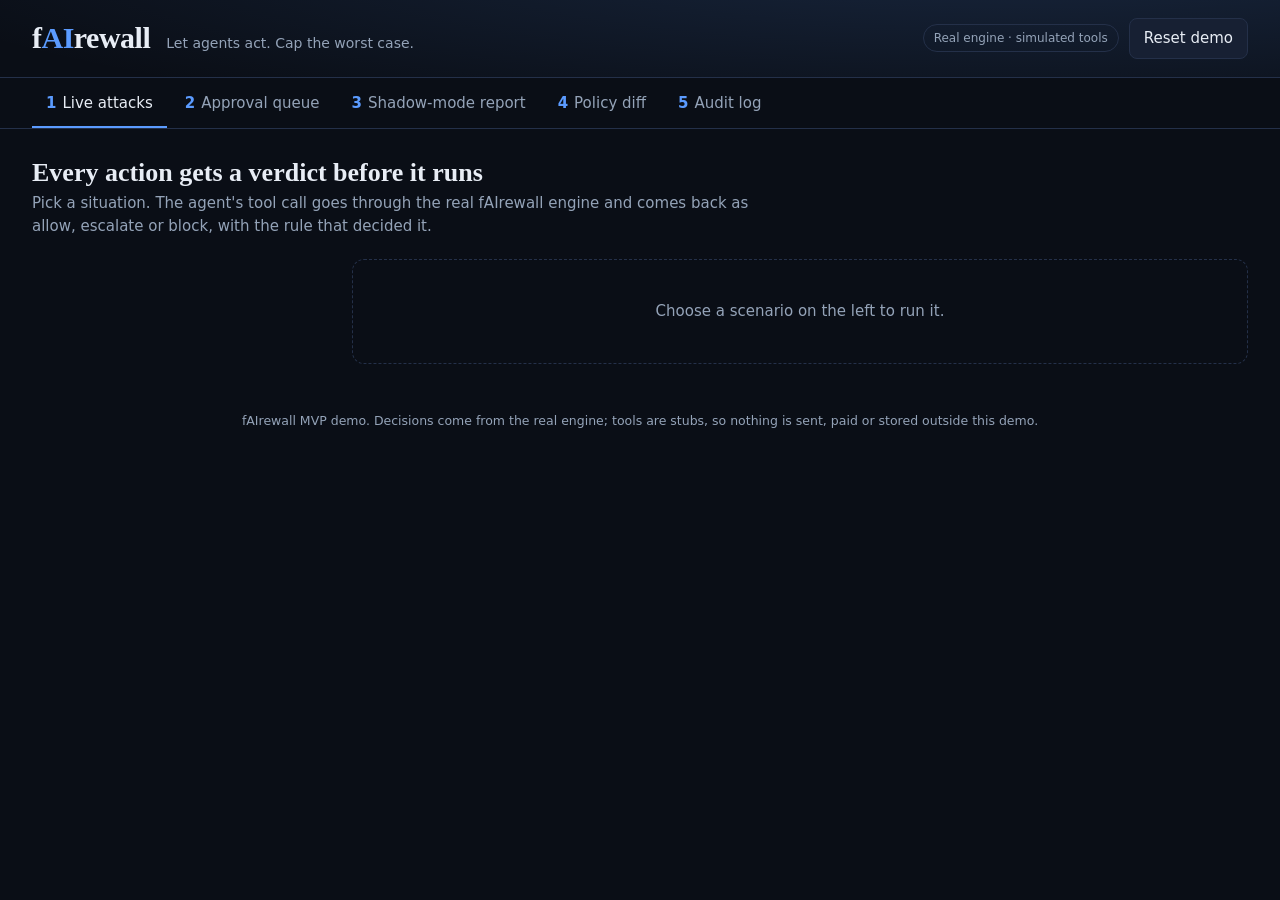
==== src/fairewall/demo/index.html @ f4c78efc "feat: approval queue, policy diff, shadow report, learned detector, demo UI" ====
<!doctype html>
<html lang="en">
<head>
<meta charset="utf-8">
<meta name="viewport" content="width=device-width, initial-scale=1">
<title>fAIrewall Live Demo</title>
<style>
  :root {
    --bg: #0a0e16;
    --panel: #111827;
    --panel-2: #172033;
    --line: #243049;
    --text: #e8edf5;
    --muted: #94a3b8;
    --blue: #5b9bff;
    --blue-soft: rgba(91, 155, 255, 0.14);
    --allow: #34d399;
    --allow-soft: rgba(52, 211, 153, 0.14);
    --escalate: #fbbf24;
    --escalate-soft: rgba(251, 191, 36, 0.14);
    --block: #f87171;
    --block-soft: rgba(248, 113, 113, 0.14);
    --mono: ui-monospace, "Cascadia Code", Consolas, "Courier New", monospace;
    --serif: Cambria, Georgia, "Times New Roman", serif;
    --sans: system-ui, -apple-system, "Segoe UI", Roboto, Arial, sans-serif;
  }
  * { box-sizing: border-box; }
  body { margin: 0; background: var(--bg); color: var(--text); font: 15px/1.5 var(--sans); }
  button { font: inherit; }
  header {
    display: flex; align-items: center; justify-content: space-between; gap: 16px; flex-wrap: wrap;
    padding: 18px 32px; border-bottom: 1px solid var(--line);
    background: radial-gradient(1200px 200px at 80% -60px, rgba(91,155,255,.18), transparent);
  }
  .brand { display: flex; align-items: baseline; gap: 16px; flex-wrap: wrap; }
  .logo { font: 700 30px/1 var(--serif); letter-spacing: -0.5px; }
  .logo span { color: var(--blue); }
  .tagline { color: var(--muted); font-size: 14px; }
  .head-right { display: flex; align-items: center; gap: 10px; }
  .chip { font-size: 12px; color: var(--muted); border: 1px solid var(--line); border-radius: 999px; padding: 4px 10px; }
  .btn {
    background: var(--panel-2); color: var(--text); border: 1px solid var(--line);
    border-radius: 8px; padding: 8px 14px; cursor: pointer;
  }
  .btn:hover { border-color: var(--blue); }
  .btn.primary { background: var(--blue); border-color: var(--blue); color: #08111f; font-weight: 600; }
  .btn.ok { border-color: var(--allow); color: var(--allow); }
  .btn.no { border-color: var(--block); color: var(--block); }
  .btn:disabled { opacity: .45; cursor: default; }

  nav { display: flex; gap: 4px; padding: 0 32px; border-bottom: 1px solid var(--line); overflow-x: auto; }
  .tab {
    background: none; border: 0; color: var(--muted); padding: 14px 14px 12px; cursor: pointer;
    border-bottom: 2px solid transparent; white-space: nowrap;
  }
  .tab[aria-selected="true"] { color: var(--text); border-bottom-color: var(--blue); }
  .tab .num { color: var(--blue); font-weight: 700; margin-right: 6px; }
  .badge { background: var(--escalate); color: #1a1300; border-radius: 999px; font-size: 11px; font-weight: 700; padding: 1px 7px; margin-left: 6px; }

  main { padding: 28px 32px 48px; max-width: 1280px; margin: 0 auto; }
  section[hidden] { display: none; }
  h2 { font: 700 26px/1.2 var(--serif); margin: 0 0 4px; }
  .lead { color: var(--muted); margin: 0 0 22px; max-width: 760px; }
  .card { background: var(--panel); border: 1px solid var(--line); border-radius: 12px; padding: 18px; }
  .label { font-size: 11px; letter-spacing: .12em; text-transform: uppercase; color: var(--muted); font-weight: 600; }
  .mono { font-family: var(--mono); font-size: 13.5px; }
  .muted { color: var(--muted); }
  .small { font-size: 13px; }

  .pill { display: inline-block; font-weight: 700; font-size: 12px; letter-spacing: .1em; border-radius: 999px; padding: 4px 12px; }
  .pill.allow { background: var(--allow); color: #04140d; }
  .pill.escalate { background: var(--escalate); color: #1a1300; }
  .pill.block { background: var(--block); color: #1f0505; }
  .pill.big { font-size: 15px; padding: 7px 18px; }
  .status { font-size: 12px; font-weight: 600; border-radius: 6px; padding: 2px 8px; }
  .status.pending { background: var(--escalate-soft); color: var(--escalate); }
  .status.approved { background: var(--allow-soft); color: var(--allow); }
  .status.rejected, .status.expired { background: var(--block-soft); color: var(--block); }

  /* Live attacks */
  .attack-grid { display: grid; grid-template-columns: 300px 1fr; gap: 20px; align-items: start; }
  .scenarios { display: flex; flex-direction: column; gap: 10px; }
  .scenario { text-align: left; background: var(--panel); border: 1px solid var(--line); border-radius: 10px; padding: 12px 14px; cursor: pointer; color: var(--text); }
  .scenario:hover { border-color: var(--blue); }
  .scenario.active { border-color: var(--blue); background: var(--blue-soft); }
  .scenario b { display: block; margin-bottom: 2px; }
  .scenario span { color: var(--muted); font-size: 13px; }
  .stage { display: flex; flex-direction: column; gap: 0; }
  .step { position: relative; }
  .step + .step { margin-top: 26px; }
  .step + .step::before { content: ""; position: absolute; left: 24px; top: -22px; height: 18px; border-left: 2px solid var(--line); }
  .email { font-family: var(--mono); font-size: 14px; background: var(--panel-2); border-radius: 8px; padding: 12px 14px; margin: 10px 0; white-space: pre-wrap; }
  .call { font-family: var(--mono); font-size: 14.5px; margin-top: 8px; word-break: break-word; }
  .verdict-row { display: flex; align-items: center; gap: 14px; flex-wrap: wrap; margin: 8px 0 10px; }
  .findings { margin: 0; padding: 0; list-style: none; }
  .findings li { padding: 7px 0; border-top: 1px solid var(--line); font-size: 14px; }
  .findings code { color: var(--blue); font-family: var(--mono); font-size: 13px; }
  .outcome { font-size: 14px; }
  .outcome.block { color: var(--block); } .outcome.allow { color: var(--allow); } .outcome.escalate { color: var(--escalate); }
  .squares { display: grid; grid-template-columns: repeat(15, 1fr); gap: 6px; margin: 12px 0; max-width: 520px; }
  .sq { aspect-ratio: 1; border-radius: 4px; }
  .sq.allow { background: var(--allow); } .sq.block { background: var(--block); } .sq.escalate { background: var(--escalate); }
  .empty { color: var(--muted); padding: 40px 18px; text-align: center; border: 1px dashed var(--line); border-radius: 12px; }
  .link { color: var(--blue); cursor: pointer; text-decoration: underline; background: none; border: 0; padding: 0; }

  /* Approvals */
  .toolbar { display: flex; gap: 12px; align-items: center; flex-wrap: wrap; margin-bottom: 16px; }
  input[type="text"], input[type="number"], select {
    background: var(--panel-2); color: var(--text); border: 1px solid var(--line); border-radius: 8px; padding: 8px 10px; font: inherit;
  }
  .approvals { display: grid; grid-template-columns: repeat(auto-fill, minmax(340px, 1fr)); gap: 14px; }
  .appr-head { display: flex; justify-content: space-between; align-items: center; gap: 8px; margin-bottom: 8px; }
  .appr-args { font-family: var(--mono); font-size: 13px; background: var(--panel-2); border-radius: 8px; padding: 8px 10px; margin: 8px 0; white-space: pre-wrap; word-break: break-word; }
  .appr-actions { display: flex; gap: 8px; margin-top: 12px; }
  .note { font-size: 13px; margin-top: 8px; }

  /* Report */
  .report-grid { display: grid; grid-template-columns: 430px 1fr; gap: 20px; align-items: start; }
  .donut-wrap { display: flex; align-items: center; gap: 22px; }
  .legend div { margin: 6px 0; display: flex; align-items: center; gap: 8px; white-space: nowrap; }
  .dot { width: 11px; height: 11px; border-radius: 50%; display: inline-block; }
  .stats { display: grid; grid-template-columns: repeat(auto-fit, minmax(170px, 1fr)); gap: 14px; }
  .stat .big { font: 700 34px/1.1 var(--serif); margin-top: 6px; }
  .synthetic { display: inline-block; background: #334155; color: #e2e8f0; font-size: 11px; font-weight: 700; letter-spacing: .12em; border-radius: 6px; padding: 3px 8px; }
  table { width: 100%; border-collapse: collapse; font-size: 14px; }
  th, td { text-align: left; padding: 8px 10px; border-bottom: 1px solid var(--line); }
  th { color: var(--muted); font-weight: 600; font-size: 12px; letter-spacing: .06em; text-transform: uppercase; }
  td.num, th.num { text-align: right; font-variant-numeric: tabular-nums; }
  .up { color: var(--block); } .down { color: var(--allow); }

  /* Diff */
  .controls { display: flex; gap: 28px; flex-wrap: wrap; align-items: center; }
  .slider-box { min-width: 280px; }
  .slider-box input { width: 100%; accent-color: var(--blue); }
  .slider-val { font: 700 22px var(--serif); }
  .ex { border-top: 1px solid var(--line); padding: 10px 0; font-size: 14px; }
  .ex .dir { font-weight: 700; font-size: 12px; letter-spacing: .08em; }
  .ex .dir.looser { color: var(--block); } .ex .dir.stricter { color: var(--allow); }

  /* Audit */
  .chain-ok { color: var(--allow); font-weight: 600; } .chain-bad { color: var(--block); font-weight: 600; }
  .alert { border-radius: 10px; padding: 14px 16px; margin-bottom: 16px; }
  .alert.bad { background: var(--block-soft); border: 1px solid var(--block); }
  tr.broken td { background: var(--block-soft); }
  .hash { font-family: var(--mono); font-size: 12.5px; color: var(--muted); }

  footer { color: var(--muted); font-size: 12.5px; text-align: center; padding: 0 32px 28px; }
  .two { display: grid; grid-template-columns: 1fr 1fr; gap: 20px; }

  @media (max-width: 900px) {
    header, nav, main { padding-left: 16px; padding-right: 16px; }
    .attack-grid, .report-grid, .two { grid-template-columns: 1fr; }
    .squares { grid-template-columns: repeat(10, 1fr); }
  }
</style>
</head>
<body>
<header>
  <div class="brand">
    <div class="logo">f<span>AI</span>rewall</div>
    <div class="tagline">Let agents act. Cap the worst case.</div>
  </div>
  <div class="head-right">
    <span class="chip">Real engine &middot; simulated tools</span>
    <button class="btn" id="reset">Reset demo</button>
  </div>
</header>

<nav role="tablist">
  <button class="tab" role="tab" data-tab="attacks" aria-selected="true"><span class="num">1</span>Live attacks</button>
  <button class="tab" role="tab" data-tab="approvals" aria-selected="false"><span class="num">2</span>Approval queue<span class="badge" id="pending-badge" hidden>0</span></button>
  <button class="tab" role="tab" data-tab="report" aria-selected="false"><span class="num">3</span>Shadow-mode report</button>
  <button class="tab" role="tab" data-tab="diff" aria-selected="false"><span class="num">4</span>Policy diff</button>
  <button class="tab" role="tab" data-tab="audit" aria-selected="false"><span class="num">5</span>Audit log</button>
</nav>

<main>
  <!-- 1 Live attacks -->
  <section id="tab-attacks">
    <h2>Every action gets a verdict before it runs</h2>
    <p class="lead">Pick a situation. The agent's tool call goes through the real fAIrewall engine and comes back as allow, escalate or block, with the rule that decided it.</p>
    <div class="attack-grid">
      <div class="scenarios" id="scenario-list"></div>
      <div id="stage"><div class="empty">Choose a scenario on the left to run it.</div></div>
    </div>
  </section>

  <!-- 2 Approvals -->
  <section id="tab-approvals" hidden>
    <h2>Escalated calls wait for a person</h2>
    <p class="lead">An escalated call does not run until someone approves it. On approval fAIrewall checks the call again, so a budget used up while it waited still holds. Hard blocks never reach this queue.</p>
    <div class="toolbar">
      <label class="small muted" for="reviewer">Reviewer</label>
      <input type="text" id="reviewer" value="finance-lead" aria-label="Reviewer name">
      <button class="btn" id="refresh-approvals">Refresh</button>
    </div>
    <div id="approval-list"></div>
  </section>

  <!-- 3 Report -->
  <section id="tab-report" hidden>
    <h2>See the saving before you enforce anything</h2>
    <p class="lead">Replay a past agent log through the engine. Nothing executes. The report shows what could have run unattended, what needed a person, and what should never have run.</p>
    <div class="toolbar">
      <label class="small muted" for="rep-count">Calls</label>
      <select id="rep-count"><option>500</option><option selected>2000</option><option>5000</option></select>
      <label class="small muted" for="rep-min">Minutes per manual review</label>
      <input type="number" id="rep-min" value="3" min="0.5" max="60" step="0.5" style="width:80px">
      <button class="btn primary" id="run-report">Replay log</button>
      <span class="synthetic">SYNTHETIC DATA</span>
    </div>
    <div id="report-out"><div class="empty">Press "Replay log" to run the report.</div></div>
  </section>

  <!-- 4 Diff -->
  <section id="tab-diff" hidden>
    <h2>Preview a policy change on real traffic</h2>
    <p class="lead">Change a rule and replay the same log under the old and new policy. Every call whose verdict changes is listed. "Looser" means the new rule lets through something the old one stopped.</p>
    <div class="card controls" style="margin-bottom:18px">
      <div class="slider-box">
        <div class="label">Refund cap per call</div>
        <div class="slider-val" id="cap-val">$200</div>
        <input type="range" id="cap" min="50" max="500" step="10" value="200" aria-label="Refund cap">
        <div class="small muted" id="cap-current">Current policy: $200</div>
      </div>
      <label class="small"><input type="checkbox" id="contract-approval" checked> Contracts need human approval</label>
      <span class="synthetic">SYNTHETIC DATA</span>
    </div>
    <div id="diff-out"><div class="empty">Move the slider to compare policies.</div></div>
  </section>

  <!-- 5 Audit -->
  <section id="tab-audit" hidden>
    <h2>Every decision, in a tamper-evident log</h2>
    <p class="lead">Each record stores the hash of the one before it. Change any past record and verification fails at that exact record.</p>
    <div class="toolbar">
      <button class="btn" id="refresh-audit">Refresh</button>
      <button class="btn no" id="tamper">Simulate tampering with a record</button>
      <span id="chain-status" class="small"></span>
    </div>
    <div id="tamper-out"></div>
    <div id="audit-out"></div>
  </section>
</main>

<footer>fAIrewall MVP demo. Decisions come from the real engine; tools are stubs, so nothing is sent, paid or stored outside this demo.</footer>

<script>
(function () {
  "use strict";
  var LABEL = { allow: "ALLOW", escalate: "ESCALATE", block: "BLOCK" };
  var BUCKET = { auto_approved: "Auto-approved", human_review: "Human review", blocked: "Blocked" };
  var BUCKET_COLOR = { auto_approved: "var(--allow)", human_review: "var(--escalate)", blocked: "var(--block)" };
  var $ = function (id) { return document.getElementById(id); };

  function esc(v) {
    return String(v == null ? "" : v).replace(/[&<>"']/g, function (c) {
      return { "&": "&amp;", "<": "&lt;", ">": "&gt;", '"': "&quot;", "'": "&#39;" }[c];
    });
  }
  function pill(v, big) { return '<span class="pill ' + v + (big ? " big" : "") + '">' + LABEL[v] + "</span>"; }
  function fmt(n) { return Number(n).toLocaleString("en-IN"); }
  function callText(tool, args) {
    var parts = Object.keys(args || {}).map(function (k) { return k + "=" + JSON.stringify(args[k]); });
    return tool + "(" + parts.join(", ") + ")";
  }
  function api(path, body) {
    var opts = body === undefined ? {} : { method: "POST", headers: { "Content-Type": "application/json" }, body: JSON.stringify(body) };
    return fetch(path, opts).then(function (r) {
      return r.json().then(function (j) { if (!r.ok) throw new Error(j.detail || r.statusText); return j; });
    });
  }
  function fail(el, err) { el.innerHTML = '<div class="empty">Something went wrong: ' + esc(err.message) + "</div>"; }

  // ---------------------------------------------------------------- tabs
  var loaders = {};
  function show(name) {
    document.querySelectorAll(".tab").forEach(function (t) { t.setAttribute("aria-selected", t.dataset.tab === name ? "true" : "false"); });
    document.querySelectorAll("main section").forEach(function (s) { s.hidden = s.id !== "tab-" + name; });
    if (loaders[name]) loaders[name]();
  }
  document.querySelectorAll(".tab").forEach(function (t) { t.addEventListener("click", function () { show(t.dataset.tab); }); });

  // ------------------------------------------------------- 1 live attacks
  api("/demo/api/scenarios").then(function (d) {
    $("scenario-list").innerHTML = d.scenarios.map(function (s) {
      return '<button class="scenario" data-id="' + esc(s.id) + '"><b>' + esc(s.title) + "</b><span>" + esc(s.blurb) + "</span></button>";
    }).join("");
    document.querySelectorAll(".scenario").forEach(function (b) {
      b.addEventListener("click", function () {
        document.querySelectorAll(".scenario").forEach(function (x) { x.classList.toggle("active", x === b); });
        runScenario(b.dataset.id);
      });
    });
  });

  function findingsList(fs) {
    if (!fs.length) return '<p class="small muted">No rule fired.</p>';
    return '<ul class="findings">' + fs.map(function (f) {
      return "<li><code>" + esc(f.rule_id) + "</code> &nbsp;" + esc(f.message) + "</li>";
    }).join("") + "</ul>";
  }
  function outcomeLine(c) {
    var extra = c.approval_id ? ' &middot; <button class="link" data-goto="approvals">Open the approval queue</button>' : "";
    return '<div class="outcome ' + c.verdict + '">' + esc(c.outcome) + extra + '</div>';
  }

  function runScenario(id) {
    var stage = $("stage");
    stage.innerHTML = '<div class="empty">Running&hellip;</div>';
    api("/demo/api/run/" + encodeURIComponent(id), {}).then(function (r) {
      var html = '<div class="stage">';
      var n = 1;
      if (r.inbound) {
        html += '<div class="step card"><div class="label">' + (n++) + " &middot; Inbound email &middot; untrusted</div>" +
          '<div class="email">' + esc(r.inbound.text) + "</div>" +
          '<div class="verdict-row"><span class="small muted">Screening:</span>' + pill(r.inbound.verdict) +
          (r.inbound.tainted ? '<span class="status pending">Session tainted</span>' : "") + "</div>" +
          findingsList(r.inbound.findings) + "</div>";
      }
      if (r.calls.length > 3) {
        var c0 = r.calls[0], firstBlock = r.calls.filter(function (c) { return c.verdict === "block"; })[0];
        html += '<div class="step card"><div class="label">' + (n++) + " &middot; Agent tool calls</div>" +
          '<div class="call">' + esc(callText(c0.tool, c0.arguments)) + '  <span class="muted">&times; ' + r.calls.length + " in a few milliseconds</span></div></div>";
        html += '<div class="step card"><div class="label">' + (n++) + " &middot; Verdicts</div>" +
          '<div class="squares">' + r.calls.map(function (c) { return '<div class="sq ' + c.verdict + '" title="' + LABEL[c.verdict] + '"></div>'; }).join("") + "</div>" +
          '<div class="verdict-row">' + pill("allow") + " " + r.counts.allow + " ran &nbsp; " + pill("block") + " " + r.counts.block + " refused</div>" +
          (firstBlock ? findingsList(firstBlock.findings) : "") + "</div>";
      } else {
        r.calls.forEach(function (c, i) {
          html += '<div class="step card"><div class="label">' + (n++) + " &middot; Agent tool call" + (r.calls.length > 1 ? " " + (i + 1) : "") + "</div>" +
            '<div class="call">' + esc(callText(c.tool, c.arguments)) + "</div>" +
            '<div class="verdict-row" style="margin-top:14px">' + pill(c.verdict, true) +
            '<span class="small muted">decided in ' + c.latency_ms + " ms</span></div>" +
            findingsList(c.findings) + outcomeLine(c) + "</div>";
        });
      }
      stage.innerHTML = html + "</div>";
      stage.querySelectorAll("[data-goto]").forEach(function (b) { b.addEventListener("click", function () { show(b.dataset.goto); }); });
      refreshBadge();
    }).catch(function (e) { fail(stage, e); });
  }

  // ------------------------------------------------------------ 2 approvals
  function refreshBadge() {
    api("/demo/api/approvals").then(function (d) {
      var b = $("pending-badge");
      b.textContent = d.pending; b.hidden = d.pending === 0;
    });
  }
  loaders.approvals = function () {
    var out = $("approval-list");
    api("/demo/api/approvals").then(function (d) {
      $("pending-badge").textContent = d.pending; $("pending-badge").hidden = d.pending === 0;
      if (!d.approvals.length) {
        out.innerHTML = '<div class="empty">Nothing is waiting. Run "New vendor contract" or "Two refunds, one budget" in tab 1.</div>';
        return;
      }
      out.innerHTML = '<div class="approvals">' + d.approvals.map(function (a) {
        var who = a.decided_by ? '<div class="note muted">Decided by <b>' + esc(a.decided_by) + "</b>" + (a.executed ? " &middot; ran (simulated)" : "") + "</div>" : "";
        var note = a.note ? '<div class="note' + (a.decided_by === "fairewall" ? " up" : "") + '">' + esc(a.note) + "</div>" : "";
        var actions = a.status === "pending" ?
          '<div class="appr-actions"><button class="btn ok" data-act="approve" data-id="' + esc(a.id) + '">Approve</button>' +
          '<button class="btn no" data-act="reject" data-id="' + esc(a.id) + '">Reject</button></div>' : "";
        return '<div class="card"><div class="appr-head"><span class="mono"><b>' + esc(a.tool) + "</b></span>" +
          '<span class="status ' + esc(a.status) + '">' + esc(a.status) + "</span></div>" +
          '<div class="appr-args">' + esc(JSON.stringify(a.arguments, null, 1)) + "</div>" +
          '<div class="small muted">' + esc(a.reason) + "</div>" + who + note + actions + "</div>";
      }).join("") + "</div>";
      out.querySelectorAll("[data-act]").forEach(function (b) {
        b.addEventListener("click", function () {
          b.disabled = true;
          api("/demo/api/approvals/" + b.dataset.id + "/" + b.dataset.act, { reviewer: $("reviewer").value || "reviewer" })
            .then(loaders.approvals).catch(function (e) { alert(e.message); loaders.approvals(); });
        });
      });
    }).catch(function (e) { fail(out, e); });
  };
  $("refresh-approvals").addEventListener("click", loaders.approvals);

  // --------------------------------------------------------------- 3 report
  function donut(b, total) {
    var r = 58, c = 2 * Math.PI * r, off = 0, segs = "";
    ["auto_approved", "human_review", "blocked"].forEach(function (k) {
      var len = total ? c * b[k] / total : 0;
      segs += '<circle cx="80" cy="80" r="' + r + '" fill="none" stroke="' + BUCKET_COLOR[k] + '" stroke-width="22" stroke-dasharray="' +
        len + " " + (c - len) + '" stroke-dashoffset="' + (-off) + '" transform="rotate(-90 80 80)"/>';
      off += len;
    });
    return '<svg width="160" height="160" viewBox="0 0 160 160" role="img" aria-label="Verdict split">' + segs +
      '<text x="80" y="78" text-anchor="middle" fill="var(--text)" font-size="22" font-weight="700">' + fmt(total) + "</text>" +
      '<text x="80" y="98" text-anchor="middle" fill="var(--muted)" font-size="12">calls</text></svg>';
  }
  function runReport() {
    var out = $("report-out");
    out.innerHTML = '<div class="empty">Replaying&hellip;</div>';
    api("/demo/api/report", { count: +$("rep-count").value, minutes_per_review: +$("rep-min").value }).then(function (r) {
      var b = r.buckets, p = r.percent, adv = r.adversary;
      var legend = ["auto_approved", "human_review", "blocked"].map(function (k) {
        return '<div><span class="dot" style="background:' + BUCKET_COLOR[k] + '"></span><b>' + p[k] + "%</b>&nbsp;" + BUCKET[k] + ' <span class="muted">(' + fmt(b[k]) + ")</span></div>";
      }).join("");
      var reasons = (r.top_reasons.blocked || []).map(function (x) {
        return "<tr><td><code class=\"mono\">" + esc(x[0]) + '</code></td><td class="num">' + fmt(x[1]) + "</td></tr>";
      }).join("");
      out.innerHTML =
        '<div class="report-grid"><div class="card"><div class="donut-wrap">' + donut(b, r.total_calls) + '<div class="legend">' + legend + "</div></div></div>" +
        '<div class="stats">' +
          '<div class="card stat"><div class="label">Review time saved</div><div class="big">~' + r.hours_saved_estimate + ' h</div><div class="small muted">Estimate: auto-approved calls &times; ' + r.minutes_per_review + " min</div></div>" +
          (adv ? '<div class="card stat"><div class="label">Random attacks stopped</div><div class="big">' + fmt(adv.attacks - adv.got_through) + " / " + fmt(adv.attacks) + '</div><div class="small muted">' + adv.got_through + " got through (" + adv.got_through_pct + "%)</div></div>" : "") +
          '<div class="card stat"><div class="label">Typical decision time</div><div class="big">' + r.latency_ms.p50 + ' ms</div><div class="small muted">median (p50) &middot; p99 ' + r.latency_ms.p99 + " ms on this machine</div></div>" +
        "</div></div>" +
        '<div class="card" style="margin-top:20px"><div class="label" style="margin-bottom:8px">Top reasons for blocking</div><table><tr><th>Rule</th><th class="num">Calls</th></tr>' + reasons + "</table>" +
        '<p class="small muted" style="margin:12px 0 0">' + esc(r.notice) + " Seed " + esc(r.seed) + ".</p></div>";
    }).catch(function (e) { fail(out, e); });
  }
  $("run-report").addEventListener("click", runReport);

  // ----------------------------------------------------------------- 4 diff
  var diffTimer = null;
  function scheduleDiff() { $("cap-val").textContent = "$" + $("cap").value; clearTimeout(diffTimer); diffTimer = setTimeout(runDiff, 250); }
  function runDiff() {
    var out = $("diff-out");
    api("/demo/api/diff", { refund_cap: +$("cap").value, contract_needs_approval: $("contract-approval").checked }).then(function (d) {
      $("cap-current").textContent = "Current policy: $" + d.current.refund_cap;
      var rows = ["auto_approved", "human_review", "blocked"].map(function (k) {
        var o = d.old.buckets[k], n = d.new.buckets[k], ch = n - o;
        var cls = ch === 0 ? "" : ((k === "auto_approved") === (ch > 0) ? "down" : "up");
        return "<tr><td>" + BUCKET[k] + '</td><td class="num">' + fmt(o) + '</td><td class="num">' + fmt(n) + '</td><td class="num ' + cls + '">' + (ch > 0 ? "+" : "") + ch + "</td></tr>";
      }).join("");
      var summary = d.changed ?
        "<p>Verdict changed on <b>" + d.changed + "</b> of " + fmt(d.total_calls) + ' calls: <b class="down">' + d.stricter + ' stricter</b>, <b class="up">' + d.looser + " looser</b>.</p>" :
        '<p class="muted">No call changes verdict: this is the current policy. Try a $100 cap, or untick "Contracts need human approval".</p>';
      var ex = d.examples.map(function (e) {
        return '<div class="ex"><span class="dir ' + e.direction + '">' + e.direction.toUpperCase() + '</span> &nbsp;<span class="mono">' + esc(callText(e.tool, e.arguments)) + "</span>" +
          '<div class="small muted">' + BUCKET[e.old] + " &rarr; " + BUCKET[e.new] +
          (e.rules_added.length ? " &middot; now fires: " + esc(e.rules_added.join(", ")) : "") +
          (e.rules_removed.length ? " &middot; stopped firing: " + esc(e.rules_removed.join(", ")) : "") + "</div></div>";
      }).join("");
      out.innerHTML = '<div class="two"><div class="card"><table><tr><th></th><th class="num">Old</th><th class="num">New</th><th class="num">Change</th></tr>' + rows + "</table>" + summary + "</div>" +
        '<div class="card"><div class="label">Changed calls, looser first</div>' + (ex || '<p class="muted small">None.</p>') + "</div></div>";
    }).catch(function (e) { fail(out, e); });
  }
  $("cap").addEventListener("input", scheduleDiff);
  $("contract-approval").addEventListener("change", scheduleDiff);
  loaders.diff = function () { if ($("diff-out").querySelector(".empty")) runDiff(); };

  // ---------------------------------------------------------------- 5 audit
  var brokenSeq = null;
  loaders.audit = function () {
    var out = $("audit-out");
    api("/demo/api/audit?limit=40").then(function (d) {
      $("chain-status").innerHTML = d.total ? (d.valid ? '<span class="chain-ok">&#10003; Chain valid</span> &middot; ' + d.checked + " records" : '<span class="chain-bad">Chain broken</span>') : "";
      if (!d.total) { out.innerHTML = '<div class="empty">No decisions yet. Run a scenario in tab 1.</div>'; return; }
      out.innerHTML = '<div class="card"><p class="small muted" style="margin-top:0">Chain head <span class="hash">' + esc(d.head) + "</span></p><table>" +
        '<tr><th class="num">#</th><th>Event</th><th>Tool</th><th>Verdict</th><th>Hash</th><th>Previous hash</th></tr>' +
        d.records.map(function (r) {
          return '<tr class="' + (r.seq === brokenSeq ? "broken" : "") + '"><td class="num">' + esc(r.seq) + "</td><td>" + esc(r.event) + '</td><td class="mono">' + esc(r.tool || "") +
            "</td><td>" + esc(r.verdict || "") + '</td><td class="hash">' + esc((r.hash || "").slice(0, 12)) + '</td><td class="hash">' + esc((r.prev_hash || "").slice(0, 12)) + "</td></tr>";
        }).join("") + "</table></div>";
    }).catch(function (e) { fail(out, e); });
  };
  $("refresh-audit").addEventListener("click", function () { brokenSeq = null; $("tamper-out").innerHTML = ""; loaders.audit(); });
  $("tamper").addEventListener("click", function () {
    api("/demo/api/audit/tamper", {}).then(function (t) {
      brokenSeq = t.broken_at;
      $("tamper-out").innerHTML = '<div class="alert bad"><b>Record #' + esc(t.tampered_seq) + " edited:</b> " + esc(t.field) + " changed from <b>" + esc(t.before) + "</b> to <b>" + esc(t.after) +
        "</b>. Verification " + (t.valid ? "still passes" : "fails at record #" + esc(t.broken_at)) + ' <span class="muted">(' + esc(t.reason || "") + ")</span><div class=\"small muted\" style=\"margin-top:6px\">" + esc(t.note) + "</div></div>";
      loaders.audit();
    }).catch(function (e) { $("tamper-out").innerHTML = '<div class="alert bad">' + esc(e.message) + "</div>"; });
  });

  // ---------------------------------------------------------------- reset
  $("reset").addEventListener("click", function () {
    api("/demo/api/reset", {}).then(function () {
      brokenSeq = null;
      $("stage").innerHTML = '<div class="empty">Choose a scenario on the left to run it.</div>';
      document.querySelectorAll(".scenario").forEach(function (x) { x.classList.remove("active"); });
      $("tamper-out").innerHTML = ""; $("audit-out").innerHTML = ""; $("chain-status").innerHTML = "";
      $("approval-list").innerHTML = "";
      refreshBadge();
      var cur = document.querySelector('.tab[aria-selected="true"]').dataset.tab;
      if (loaders[cur]) loaders[cur]();
    });
  });
  refreshBadge();

  // Deep links for presenters: #attacks/hijack, #approvals, #report, #diff, #audit
  function fromHash() {
    var parts = location.hash.replace(/^#/, "").split("/");
    var tab = parts[0];
    if (!tab || !document.querySelector('.tab[data-tab="' + tab + '"]')) return;
    show(tab);
    if (tab === "attacks" && parts[1]) {
      var tryRun = function () {
        var b = document.querySelector('.scenario[data-id="' + parts[1] + '"]');
        if (b) b.click(); else setTimeout(tryRun, 100);
      };
      tryRun();
    }
    if (tab === "report") runReport();
  }
  window.addEventListener("hashchange", fromHash);
  fromHash();
})();
</script>
</body>
</html>
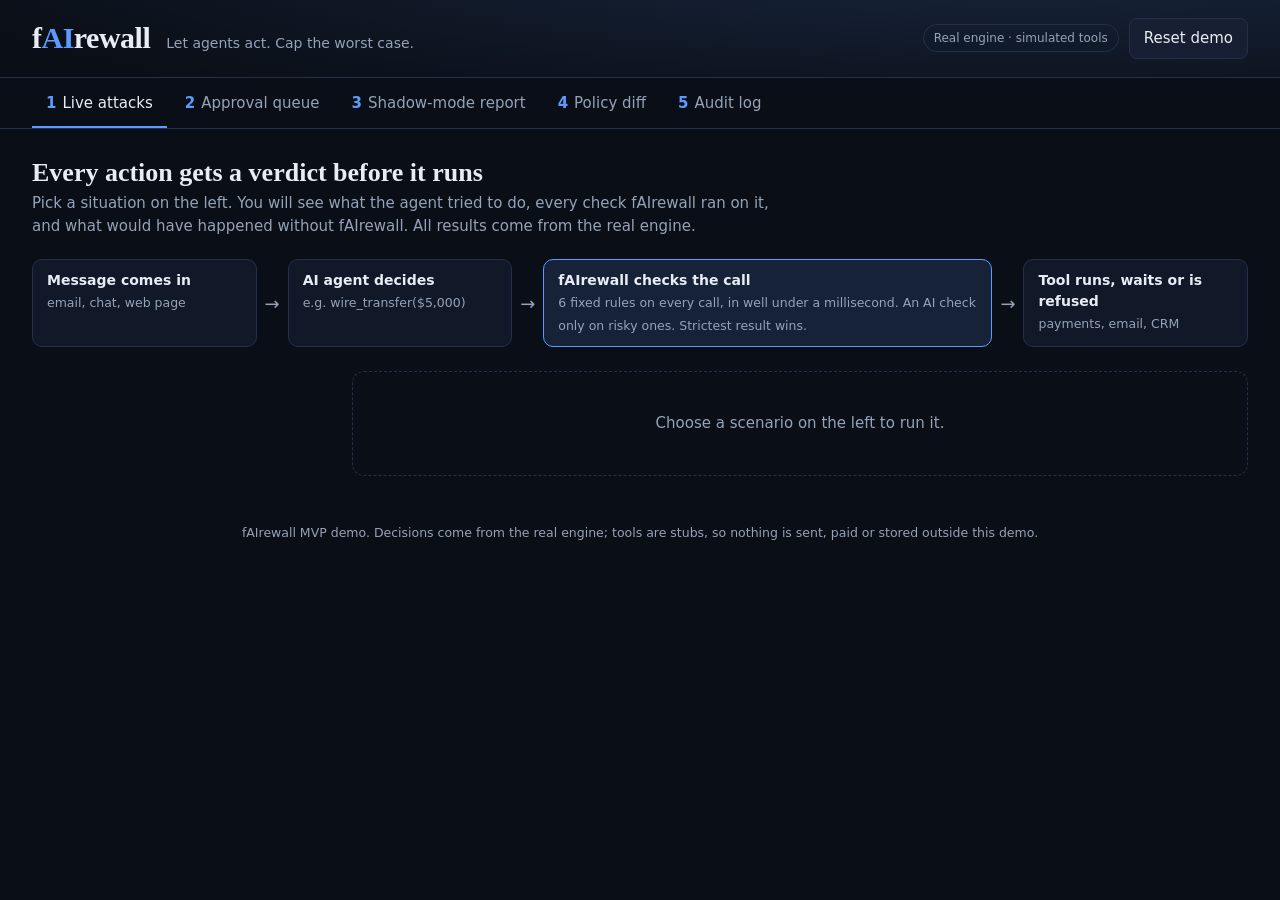
==== commit 79e36182: "fix: cap nested and minor-unit amounts, screen tool outputs, fix bulk-email count; demo trace view" ====
--- a/src/fairewall/demo/index.html
+++ b/src/fairewall/demo/index.html
@@ -97,6 +97,41 @@
   .findings code { color: var(--blue); font-family: var(--mono); font-size: 13px; }
   .outcome { font-size: 14px; }
   .outcome.block { color: var(--block); } .outcome.allow { color: var(--allow); } .outcome.escalate { color: var(--escalate); }
+  /* Pipeline explainer */
+  .pipeline { display: flex; align-items: stretch; gap: 0; margin: 0 0 24px; flex-wrap: wrap; }
+  .pipe { background: var(--panel); border: 1px solid var(--line); border-radius: 10px; padding: 10px 14px; flex: 1 1 160px; }
+  .pipe.fw { background: var(--blue-soft); border-color: var(--blue); flex: 2 1 320px; }
+  .pipe b { display: block; font-size: 14px; }
+  .pipe span { color: var(--muted); font-size: 12.5px; }
+  .arrow { align-self: center; color: var(--muted); padding: 0 8px; font-size: 18px; }
+
+  /* Story + compare */
+  .story { font-size: 16px; margin: 0 0 14px; }
+  .compare { display: grid; grid-template-columns: 1fr 1fr; gap: 14px; }
+  .side { border-radius: 10px; padding: 12px 14px; border: 1px solid var(--line); }
+  .side.without { background: rgba(148,163,184,.06); }
+  .side.with.allow { background: var(--allow-soft); border-color: var(--allow); }
+  .side.with.escalate { background: var(--escalate-soft); border-color: var(--escalate); }
+  .side.with.block { background: var(--block-soft); border-color: var(--block); }
+  .side .label { margin-bottom: 6px; }
+
+  /* Checks list */
+  .checks { margin: 6px 0 0; padding: 0; list-style: none; }
+  .checks li { display: grid; grid-template-columns: 26px 210px 1fr; gap: 10px; align-items: start; padding: 9px 0; border-top: 1px solid var(--line); }
+  .ico { width: 22px; height: 22px; border-radius: 50%; display: inline-flex; align-items: center; justify-content: center; font-size: 13px; font-weight: 800; }
+  .ico.pass { background: var(--allow-soft); color: var(--allow); }
+  .ico.block { background: var(--block); color: #1f0505; }
+  .ico.escalate { background: var(--escalate); color: #1a1300; }
+  .ico.skipped { background: rgba(148,163,184,.15); color: var(--muted); }
+  .ico.info { background: var(--blue-soft); color: var(--blue); }
+  .cname b { display: block; font-size: 14px; }
+  .cname span { color: var(--muted); font-size: 12px; }
+  .cdetail { font-size: 14px; }
+  .cdetail.pass, .cdetail.skipped { color: var(--muted); }
+  .cdetail.block { color: #fecaca; } .cdetail.escalate { color: #fde68a; }
+  .ai-tag { display: inline-block; font-size: 10.5px; font-weight: 700; letter-spacing: .1em; color: var(--blue); border: 1px solid var(--blue); border-radius: 4px; padding: 0 5px; margin-left: 6px; vertical-align: 1px; }
+  .summary-line { font-size: 13.5px; color: var(--muted); margin: 10px 0 0; }
+
   .squares { display: grid; grid-template-columns: repeat(15, 1fr); gap: 6px; margin: 12px 0; max-width: 520px; }
   .sq { aspect-ratio: 1; border-radius: 4px; }
   .sq.allow { background: var(--allow); } .sq.block { background: var(--block); } .sq.escalate { background: var(--escalate); }
@@ -147,7 +182,13 @@
   footer { color: var(--muted); font-size: 12.5px; text-align: center; padding: 0 32px 28px; }
   .two { display: grid; grid-template-columns: 1fr 1fr; gap: 20px; }
 
+  @media (max-width: 1100px) {
+    .checks li { grid-template-columns: 26px 1fr; }
+    .checks li .cdetail { grid-column: 2; }
+  }
   @media (max-width: 900px) {
+    .compare { grid-template-columns: 1fr; }
+    .pipeline .arrow { display: none; }
     header, nav, main { padding-left: 16px; padding-right: 16px; }
     .attack-grid, .report-grid, .two { grid-template-columns: 1fr; }
     .squares { grid-template-columns: repeat(10, 1fr); }
@@ -178,7 +219,16 @@
   <!-- 1 Live attacks -->
   <section id="tab-attacks">
     <h2>Every action gets a verdict before it runs</h2>
-    <p class="lead">Pick a situation. The agent's tool call goes through the real fAIrewall engine and comes back as allow, escalate or block, with the rule that decided it.</p>
+    <p class="lead">Pick a situation on the left. You will see what the agent tried to do, every check fAIrewall ran on it, and what would have happened without fAIrewall. All results come from the real engine.</p>
+    <div class="pipeline" aria-label="Where fAIrewall sits">
+      <div class="pipe"><b>Message comes in</b><span>email, chat, web page</span></div>
+      <div class="arrow">&rarr;</div>
+      <div class="pipe"><b>AI agent decides</b><span>e.g. wire_transfer($5,000)</span></div>
+      <div class="arrow">&rarr;</div>
+      <div class="pipe fw"><b>fAIrewall checks the call</b><span>6 fixed rules on every call, in well under a millisecond. An AI check only on risky ones. Strictest result wins.</span></div>
+      <div class="arrow">&rarr;</div>
+      <div class="pipe"><b>Tool runs, waits or is refused</b><span>payments, email, CRM</span></div>
+    </div>
     <div class="attack-grid">
       <div class="scenarios" id="scenario-list"></div>
       <div id="stage"><div class="empty">Choose a scenario on the left to run it.</div></div>
@@ -294,45 +344,69 @@
     });
   });
 
-  function findingsList(fs) {
-    if (!fs.length) return '<p class="small muted">No rule fired.</p>';
-    return '<ul class="findings">' + fs.map(function (f) {
-      return "<li><code>" + esc(f.rule_id) + "</code> &nbsp;" + esc(f.message) + "</li>";
+  var ICON = { pass: "&#10003;", block: "&#10005;", escalate: "!", skipped: "&ndash;", info: "i" };
+  function checksList(rows) {
+    return '<ul class="checks">' + rows.map(function (c) {
+      return '<li><span class="ico ' + c.status + '" aria-label="' + c.status + '">' + ICON[c.status] + "</span>" +
+        '<div class="cname"><b>' + esc(c.name) + (c.key === "ai" ? '<span class="ai-tag">AI</span>' : "") + "</b><span>" + esc(c.asks) + "</span></div>" +
+        '<div class="cdetail ' + c.status + '">' + esc(c.detail) + "</div></li>";
     }).join("") + "</ul>";
   }
+  function tally(rows) {
+    var stopped = rows.filter(function (c) { return c.status === "block" || c.status === "escalate"; }).length;
+    var ran = rows.filter(function (c) { return c.status !== "skipped" && c.status !== "info"; }).length;
+    return '<p class="summary-line">' + ran + " checks ran" + (stopped ? ", " + stopped + " raised a problem. The strictest result wins." : ", all passed.") + "</p>";
+  }
   function outcomeLine(c) {
-    var extra = c.approval_id ? ' &middot; <button class="link" data-goto="approvals">Open the approval queue</button>' : "";
-    return '<div class="outcome ' + c.verdict + '">' + esc(c.outcome) + extra + '</div>';
+    var extra = c.approval_id ? ' <button class="link" data-goto="approvals">Open the approval queue &rarr;</button>' : "";
+    return '<div class="outcome ' + c.verdict + '">' + esc(c.outcome) + extra + "</div>";
+  }
+  function overall(r) {
+    var v = { allow: 0, escalate: 1, block: 2 }, worst = "allow";
+    r.calls.forEach(function (c) { if (v[c.verdict] > v[worst]) worst = c.verdict; });
+    if (r.calls.length > 3) {
+      return { verdict: "block", text: r.counts.allow + " calls ran, then fAIrewall refused the other " + r.counts.block + "." };
+    }
+    if (r.calls.length > 1) {
+      return { verdict: worst, text: "Both refunds wait for a person. Approve both in the queue and see what happens." };
+    }
+    return { verdict: r.calls[0].verdict, text: r.calls[0].outcome };
   }
 
   function runScenario(id) {
     var stage = $("stage");
     stage.innerHTML = '<div class="empty">Running&hellip;</div>';
     api("/demo/api/run/" + encodeURIComponent(id), {}).then(function (r) {
+      var o = overall(r);
       var html = '<div class="stage">';
+      html += '<div class="step card"><p class="story">' + esc(r.story) + '</p><div class="compare">' +
+        '<div class="side without"><div class="label">Without fAIrewall</div>' + esc(r.without) + "</div>" +
+        '<div class="side with ' + o.verdict + '"><div class="label">With fAIrewall</div>' + pill(o.verdict) + " &nbsp;" + esc(o.text) + "</div></div></div>";
       var n = 1;
       if (r.inbound) {
-        html += '<div class="step card"><div class="label">' + (n++) + " &middot; Inbound email &middot; untrusted</div>" +
+        html += '<div class="step card"><div class="label">Step ' + (n++) + " &middot; A message arrives from outside</div>" +
           '<div class="email">' + esc(r.inbound.text) + "</div>" +
-          '<div class="verdict-row"><span class="small muted">Screening:</span>' + pill(r.inbound.verdict) +
-          (r.inbound.tainted ? '<span class="status pending">Session tainted</span>' : "") + "</div>" +
-          findingsList(r.inbound.findings) + "</div>";
+          '<div class="label" style="margin-top:12px">fAIrewall screens the message</div>' + checksList(r.inbound.checks) + "</div>";
       }
       if (r.calls.length > 3) {
         var c0 = r.calls[0], firstBlock = r.calls.filter(function (c) { return c.verdict === "block"; })[0];
-        html += '<div class="step card"><div class="label">' + (n++) + " &middot; Agent tool calls</div>" +
-          '<div class="call">' + esc(callText(c0.tool, c0.arguments)) + '  <span class="muted">&times; ' + r.calls.length + " in a few milliseconds</span></div></div>";
-        html += '<div class="step card"><div class="label">' + (n++) + " &middot; Verdicts</div>" +
+        html += '<div class="step card"><div class="label">Step ' + (n++) + " &middot; The agent acts</div>" +
+          '<div class="call">' + esc(callText(c0.tool, c0.arguments)) + '  <span class="muted">&times; ' + r.calls.length + " in a few milliseconds</span></div>" +
           '<div class="squares">' + r.calls.map(function (c) { return '<div class="sq ' + c.verdict + '" title="' + LABEL[c.verdict] + '"></div>'; }).join("") + "</div>" +
-          '<div class="verdict-row">' + pill("allow") + " " + r.counts.allow + " ran &nbsp; " + pill("block") + " " + r.counts.block + " refused</div>" +
-          (firstBlock ? findingsList(firstBlock.findings) : "") + "</div>";
+          '<div class="verdict-row">' + pill("allow") + " " + r.counts.allow + " ran &nbsp; " + pill("block") + " " + r.counts.block + " refused</div></div>";
+        if (firstBlock) {
+          html += '<div class="step card"><div class="label">Step ' + (n++) + " &middot; fAIrewall checks call " + (r.counts.allow + 1) + " (the first one refused)</div>" +
+            checksList(firstBlock.checks) + tally(firstBlock.checks) + "</div>";
+        }
       } else {
         r.calls.forEach(function (c, i) {
-          html += '<div class="step card"><div class="label">' + (n++) + " &middot; Agent tool call" + (r.calls.length > 1 ? " " + (i + 1) : "") + "</div>" +
+          var label = r.calls.length > 1 ? "The agent acts (call " + (i + 1) + " of " + r.calls.length + ")" : "The agent acts";
+          html += '<div class="step card"><div class="label">Step ' + (n++) + " &middot; " + label + "</div>" +
             '<div class="call">' + esc(callText(c.tool, c.arguments)) + "</div>" +
+            '<div class="label" style="margin-top:14px">fAIrewall checks the call before it runs</div>' +
+            checksList(c.checks) + tally(c.checks) +
             '<div class="verdict-row" style="margin-top:14px">' + pill(c.verdict, true) +
-            '<span class="small muted">decided in ' + c.latency_ms + " ms</span></div>" +
-            findingsList(c.findings) + outcomeLine(c) + "</div>";
+            '<span class="small muted">decided in ' + c.latency_ms + " ms</span></div>" + outcomeLine(c) + "</div>";
         });
       }
       stage.innerHTML = html + "</div>";
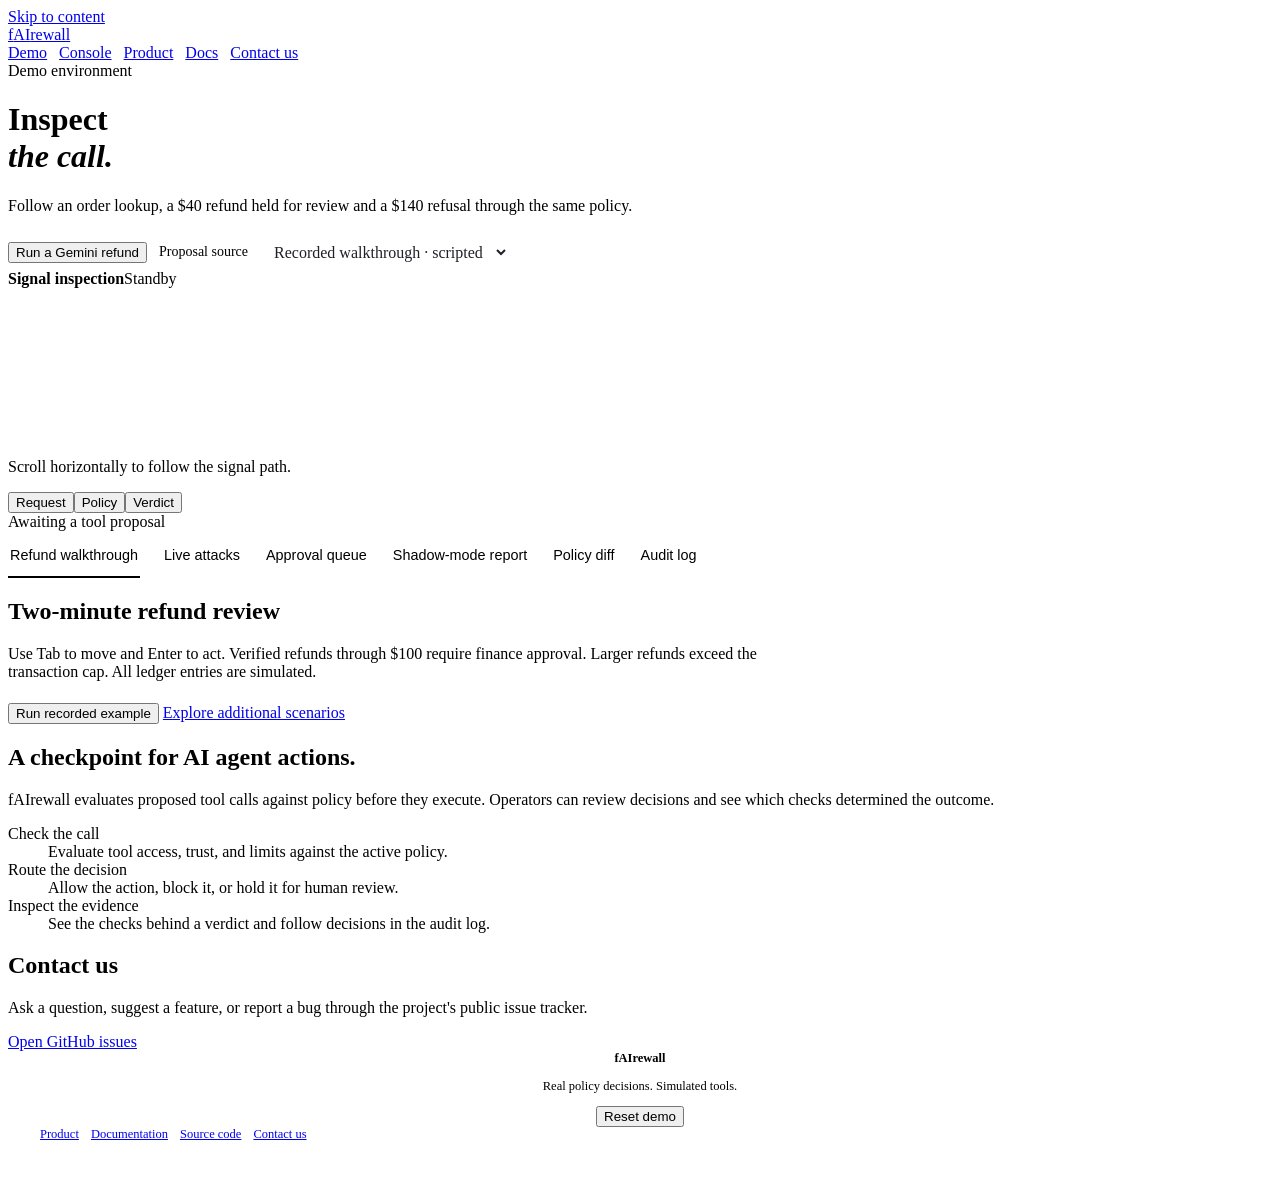
==== commit 5dd06872: "changes in policies + UI update" ====
--- a/src/fairewall/demo/index.html
+++ b/src/fairewall/demo/index.html
@@ -4,50 +4,9 @@
 <meta charset="utf-8">
 <meta name="viewport" content="width=device-width, initial-scale=1">
 <title>fAIrewall Live Demo</title>
+
 <style>
-  :root {
-    --bg: #0a0e16;
-    --panel: #111827;
-    --panel-2: #172033;
-    --line: #243049;
-    --text: #e8edf5;
-    --muted: #94a3b8;
-    --blue: #5b9bff;
-    --blue-soft: rgba(91, 155, 255, 0.14);
-    --allow: #34d399;
-    --allow-soft: rgba(52, 211, 153, 0.14);
-    --escalate: #fbbf24;
-    --escalate-soft: rgba(251, 191, 36, 0.14);
-    --block: #f87171;
-    --block-soft: rgba(248, 113, 113, 0.14);
-    --mono: ui-monospace, "Cascadia Code", Consolas, "Courier New", monospace;
-    --serif: Cambria, Georgia, "Times New Roman", serif;
-    --sans: system-ui, -apple-system, "Segoe UI", Roboto, Arial, sans-serif;
-  }
-  * { box-sizing: border-box; }
-  body { margin: 0; background: var(--bg); color: var(--text); font: 15px/1.5 var(--sans); }
-  button { font: inherit; }
-  header {
-    display: flex; align-items: center; justify-content: space-between; gap: 16px; flex-wrap: wrap;
-    padding: 18px 32px; border-bottom: 1px solid var(--line);
-    background: radial-gradient(1200px 200px at 80% -60px, rgba(91,155,255,.18), transparent);
-  }
-  .brand { display: flex; align-items: baseline; gap: 16px; flex-wrap: wrap; }
-  .logo { font: 700 30px/1 var(--serif); letter-spacing: -0.5px; }
-  .logo span { color: var(--blue); }
-  .tagline { color: var(--muted); font-size: 14px; }
-  .head-right { display: flex; align-items: center; gap: 10px; }
-  .chip { font-size: 12px; color: var(--muted); border: 1px solid var(--line); border-radius: 999px; padding: 4px 10px; }
-  .btn {
-    background: var(--panel-2); color: var(--text); border: 1px solid var(--line);
-    border-radius: 8px; padding: 8px 14px; cursor: pointer;
-  }
-  .btn:hover { border-color: var(--blue); }
-  .btn.primary { background: var(--blue); border-color: var(--blue); color: #08111f; font-weight: 600; }
-  .btn.ok { border-color: var(--allow); color: var(--allow); }
-  .btn.no { border-color: var(--block); color: var(--block); }
-  .btn:disabled { opacity: .45; cursor: default; }
-
+  .btn.ok {color:var(--allow)} .btn.no {color:var(--block)}
   nav { display: flex; gap: 4px; padding: 0 32px; border-bottom: 1px solid var(--line); overflow-x: auto; }
   .tab {
     background: none; border: 0; color: var(--muted); padding: 14px 14px 12px; cursor: pointer;
@@ -55,11 +14,11 @@
   }
   .tab[aria-selected="true"] { color: var(--text); border-bottom-color: var(--blue); }
   .tab .num { color: var(--blue); font-weight: 700; margin-right: 6px; }
-  .badge { background: var(--escalate); color: #1a1300; border-radius: 999px; font-size: 11px; font-weight: 700; padding: 1px 7px; margin-left: 6px; }
+  .badge { background: var(--escalate); color: white; border-radius: 999px; font-size: 11px; font-weight: 700; padding: 1px 7px; margin-left: 6px; }
 
   main { padding: 28px 32px 48px; max-width: 1280px; margin: 0 auto; }
   section[hidden] { display: none; }
-  h2 { font: 700 26px/1.2 var(--serif); margin: 0 0 4px; }
+
   .lead { color: var(--muted); margin: 0 0 22px; max-width: 760px; }
   .card { background: var(--panel); border: 1px solid var(--line); border-radius: 12px; padding: 18px; }
   .label { font-size: 11px; letter-spacing: .12em; text-transform: uppercase; color: var(--muted); font-weight: 600; }
@@ -68,9 +27,9 @@
   .small { font-size: 13px; }
 
   .pill { display: inline-block; font-weight: 700; font-size: 12px; letter-spacing: .1em; border-radius: 999px; padding: 4px 12px; }
-  .pill.allow { background: var(--allow); color: #04140d; }
-  .pill.escalate { background: var(--escalate); color: #1a1300; }
-  .pill.block { background: var(--block); color: #1f0505; }
+  .pill.allow { background: var(--allow); color: white; }
+  .pill.escalate { background: var(--escalate); color: white; }
+  .pill.block { background: var(--block); color: white; }
   .pill.big { font-size: 15px; padding: 7px 18px; }
   .status { font-size: 12px; font-weight: 600; border-radius: 6px; padding: 2px 8px; }
   .status.pending { background: var(--escalate-soft); color: var(--escalate); }
@@ -120,15 +79,15 @@
   .checks li { display: grid; grid-template-columns: 26px 210px 1fr; gap: 10px; align-items: start; padding: 9px 0; border-top: 1px solid var(--line); }
   .ico { width: 22px; height: 22px; border-radius: 50%; display: inline-flex; align-items: center; justify-content: center; font-size: 13px; font-weight: 800; }
   .ico.pass { background: var(--allow-soft); color: var(--allow); }
-  .ico.block { background: var(--block); color: #1f0505; }
-  .ico.escalate { background: var(--escalate); color: #1a1300; }
+  .ico.block { background: var(--block); color: white; }
+  .ico.escalate { background: var(--escalate); color: white; }
   .ico.skipped { background: rgba(148,163,184,.15); color: var(--muted); }
   .ico.info { background: var(--blue-soft); color: var(--blue); }
   .cname b { display: block; font-size: 14px; }
   .cname span { color: var(--muted); font-size: 12px; }
   .cdetail { font-size: 14px; }
   .cdetail.pass, .cdetail.skipped { color: var(--muted); }
-  .cdetail.block { color: #fecaca; } .cdetail.escalate { color: #fde68a; }
+  .cdetail.block { color: var(--block); } .cdetail.escalate { color: var(--escalate); }
   .ai-tag { display: inline-block; font-size: 10.5px; font-weight: 700; letter-spacing: .1em; color: var(--blue); border: 1px solid var(--blue); border-radius: 4px; padding: 0 5px; margin-left: 6px; vertical-align: 1px; }
   .summary-line { font-size: 13.5px; color: var(--muted); margin: 10px 0 0; }
 
@@ -189,38 +148,118 @@
   @media (max-width: 900px) {
     .compare { grid-template-columns: 1fr; }
     .pipeline .arrow { display: none; }
-    header, nav, main { padding-left: 16px; padding-right: 16px; }
+
     .attack-grid, .report-grid, .two { grid-template-columns: 1fr; }
     .squares { grid-template-columns: repeat(10, 1fr); }
   }
+  nav {padding-inline:var(--gutter);background:#fff;gap:12px}
+  .tab {font-size:.9rem;padding:16px 2px 13px;margin-right:10px}
+  .reset {margin-left:auto;align-self:center;white-space:nowrap;border:1px solid var(--line);background:transparent;border-radius:3px;padding:6px 11px;color:var(--muted);cursor:pointer}
+  main {max-width:1560px;padding:32px var(--gutter) 48px}
+  .card,.scenario,.pipe,.side,.empty {border-radius:4px}
+  .flow {margin:0 0 20px;border-block:1px solid var(--line)}
+  .flow summary {padding:10px 0;color:var(--muted);cursor:pointer;font-size:.9rem}
+  .flow .pipeline {margin:2px 0 14px}
+  .scenarios {gap:0;border:1px solid var(--line);border-radius:4px;overflow:hidden}
+  .scenario {line-height:1.45;padding:14px 17px;border:0;border-radius:0;background:#fff}
+  .scenario+.scenario {border-top:1px solid var(--line)}
+  .scenario.active,.scenario:hover {background:var(--blue-soft);box-shadow:inset 3px 0 var(--blue)}
+  .scenario b {font-size:1rem}.scenario span {font-size:.875rem}
+  #stage>.empty {display:grid;align-content:center;min-height:215px;background:linear-gradient(120deg,#fff,#f1edf7);border-style:solid}
+  .trace-intro {border:1px solid var(--line);border-radius:4px;padding:clamp(20px,3vw,40px);background:linear-gradient(125deg,#fff 55%,#eee9f8)}
+  .trace-intro h3 {font:normal clamp(1.7rem,2.8vw,2.7rem)/1.12 var(--serif);letter-spacing:-.04em;margin:14px 0 0}
+  .trace-intro p {color:var(--muted);margin:8px 0 24px}
+  .trace-intro dl {display:flex;gap:16px;flex-wrap:wrap;padding-top:16px;border-top:1px solid var(--line);margin:0}
+  .trace-intro dl div {flex:1 1 95px}.trace-intro dt {font:600 .84rem var(--mono)}.trace-intro dd {margin:5px 0 0;font-size:.9rem}
+  .card {overflow:auto}.attack-grid>*,.report-grid>*,.two>* {min-width:0}
+  .approvals {grid-template-columns:repeat(auto-fit,minmax(min(100%,320px),1fr))}
+  .slider-box {min-width:min(280px,100%)}.donut-wrap {flex-wrap:wrap}
+  .tab:focus-visible,.scenario:focus-visible {outline-offset:-4px}
+  @media(max-width:600px){.checks li{grid-template-columns:26px minmax(0,1fr)}.toolbar{gap:8px}.hash{overflow-wrap:anywhere}nav{gap:6px}}
+  .walk-controls {display:flex;flex-wrap:wrap;gap:12px;align-items:center;margin-top:20px}
+  .walk-controls label {font-size:.875rem}.walk-controls select {color:#211f27}
+  .walk-cards {display:grid;grid-template-columns:repeat(auto-fit,minmax(min(100%,250px),1fr));gap:14px;margin-bottom:18px;align-items:start}
+  .walk-cards h3 {font:normal 1.7rem var(--serif);margin:8px 0}
+  .walk-cards pre {white-space:pre-wrap;overflow-wrap:anywhere}.walk-cards summary,.flow summary {cursor:pointer}
+  .walk-cards dt {margin-top:12px}.walk-cards dd {margin:2px 0;overflow-wrap:anywhere}
+  #buyer-out {margin:18px 0}#buyer-out h3 {font:normal 1.7rem var(--serif);margin:0}
+  #cap-form {display:flex;align-items:center;flex-wrap:wrap;gap:16px}
+  #cap-result {padding-block:12px;overflow-wrap:anywhere}
+  .walk-cards article {overflow-wrap:anywhere}.walk-cards button {margin:0 6px 8px 0}
 </style>
+<link rel="stylesheet" href="ui/theme.css">
 </head>
 <body>
-<header>
-  <div class="brand">
-    <div class="logo">f<span>AI</span>rewall</div>
-    <div class="tagline">Let agents act. Cap the worst case.</div>
-  </div>
-  <div class="head-right">
-    <span class="chip">Real engine &middot; simulated tools</span>
-    <button class="btn" id="reset">Reset demo</button>
+<a class="skip" href="#content">Skip to content</a>
+<header class="mast">
+  <div class="wrap mast-inner">
+    <a href="#demo" class="wordmark" aria-label="fAIrewall demo"><span class="mark" aria-hidden="true"><i></i><i></i><i></i></span>f<span>AI</span>rewall</a>
+    <nav aria-label="Main navigation">
+      <a href="#demo" data-surface="demo">Demo</a>
+      <a href="#console" data-surface="console">Console</a>
+      <a href="#product">Product</a>
+      <a href="https://github.com/vihanlalan/fAIrewall#readme">Docs</a>
+      <a href="#contact">Contact us</a>
+    </nav>
+    <div class="mast-end"><span class="preview-label">Demo environment</span></div>
   </div>
 </header>
-
-<nav role="tablist">
-  <button class="tab" role="tab" data-tab="attacks" aria-selected="true"><span class="num">1</span>Live attacks</button>
-  <button class="tab" role="tab" data-tab="approvals" aria-selected="false"><span class="num">2</span>Approval queue<span class="badge" id="pending-badge" hidden>0</span></button>
-  <button class="tab" role="tab" data-tab="report" aria-selected="false"><span class="num">3</span>Shadow-mode report</button>
-  <button class="tab" role="tab" data-tab="diff" aria-selected="false"><span class="num">4</span>Policy diff</button>
-  <button class="tab" role="tab" data-tab="audit" aria-selected="false"><span class="num">5</span>Audit log</button>
+<main id="content" tabindex="-1">
+<div class="wrap hero">
+      <div class="hero-copy">
+        <h1>Inspect<br><em>the call.</em></h1>
+        <p>Follow an order lookup, a $40 refund held for review and a $140 refusal through the same policy.</p>
+        <div class="walk-controls">
+        <button class="button primary" id="run-refund">Run a Gemini refund</button>
+        <label for="refund-mode">Proposal source</label>
+        <select id="refund-mode"><option value="recorded">Recorded walkthrough · scripted</option><option value="live" disabled>Live Gemini · unavailable</option></select>
+      </div>
+      </div>
+      <div class="apparatus">
+        <div class="plate"><b>Signal inspection</b><span id="scope-state">Standby</span></div>
+        <div class="scope-window" role="region" tabindex="0" aria-label="Scrollable policy gate diagram" aria-describedby="scope-help">
+          <canvas id="scope" aria-label="Animated diagram of a tool request passing through policy gates">Use the Request, Policy, and Verdict controls for a text description.</canvas>
+        </div>
+        <p class="scope-help" id="scope-help">Scroll horizontally to follow the signal path.</p>
+        <div class="switches" aria-label="Inspect a checkpoint stage"><button data-stage="0" aria-pressed="true">Request</button><button data-stage="1" aria-pressed="false">Policy</button><button data-stage="2" aria-pressed="false">Verdict</button></div>
+        <div id="instrument" aria-live="polite"></div>
+      </div>
+    </div>
+
+<div class="wrap workbench" id="bench">
+<aside class="rail" id="console-rail" hidden>
+  <div class="rail-head"><span class="gateway-mark" aria-hidden="true"><i></i><i></i><i></i></span><div><b>Demo gateway</b><span>Scenario sandbox</span></div></div>
+  <nav aria-label="Console views">
+    <a href="#console">Overview</a><a href="#console/decisions">Decisions</a><a href="#console/inspector">Inspector</a><a href="#console/approvals">Approvals</a><a href="#console/integrations">Integrations</a>
+  </nav>
+</aside>
+<div id="views">
+<nav class="section-nav" role="tablist" aria-label="Demo views">
+  <button class="tab" role="tab" data-tab="walk" aria-selected="true">Refund walkthrough</button>
+  <button class="tab" role="tab" data-tab="attacks" aria-selected="false">Live attacks</button>
+  <button class="tab" role="tab" data-tab="approvals" aria-selected="false">Approval queue<span class="badge" id="pending-badge" hidden>0</span></button>
+  <button class="tab" role="tab" data-tab="report" aria-selected="false">Shadow-mode report</button>
+  <button class="tab" role="tab" data-tab="diff" aria-selected="false">Policy diff</button>
+  <button class="tab" role="tab" data-tab="audit" aria-selected="false">Audit log</button>
 </nav>
 
-<main>
+<div id="demo-view">
   <!-- 1 Live attacks -->
-  <section id="tab-attacks">
-    <h2>Every action gets a verdict before it runs</h2>
-    <p class="lead">Pick a situation on the left. You will see what the agent tried to do, every check fAIrewall ran on it, and what would have happened without fAIrewall. All results come from the real engine.</p>
-    <div class="pipeline" aria-label="Where fAIrewall sits">
+  <section id="tab-walk">
+    <h2 id="walk-title" tabindex="-1">Two-minute refund review</h2>
+    <p class="lead">Use Tab to move and Enter to act. Verified refunds through $100 require finance approval. Larger refunds exceed the transaction cap. All ledger entries are simulated.</p>
+    <p id="walk-status" role="status"></p>
+    <button class="btn" id="fallback">Run recorded example</button>
+    <a href="#attacks">Explore additional scenarios</a>
+    <div id="walk-cards" class="walk-cards"></div>
+    <label id="sandbox-login" hidden>Reviewer key <input type="password" id="sandbox-key" autocomplete="off"> Refresh status to unlock review.</label>
+    <button class="btn" id="refresh-run" hidden>Refresh run status</button>
+    <button class="btn primary" id="walk-compare" hidden>Compare refund policies</button>
+  </section>
+  <section id="tab-attacks" hidden>
+    <h2>Run a scenario</h2>
+    <p class="lead">Choose a scenario to inspect the agent’s request, policy checks and outcome.</p>
+    <details class="flow"><summary>How a decision works</summary><div class="pipeline" aria-label="Where fAIrewall sits">
       <div class="pipe"><b>Message comes in</b><span>email, chat, web page</span></div>
       <div class="arrow">&rarr;</div>
       <div class="pipe"><b>AI agent decides</b><span>e.g. wire_transfer($5,000)</span></div>
@@ -229,15 +268,22 @@
       <div class="arrow">&rarr;</div>
       <div class="pipe"><b>Tool runs, waits or is refused</b><span>payments, email, CRM</span></div>
     </div>
+    </details>
     <div class="attack-grid">
-      <div class="scenarios" id="scenario-list"></div>
-      <div id="stage"><div class="empty">Choose a scenario on the left to run it.</div></div>
+      <div class="scenarios" id="scenario-list" aria-label="Scenarios"></div>
+      <div id="stage" aria-live="polite"><div class="trace-intro">
+        <div class="keylabel">Decision trace</div><h3>What can the agent do?</h3>
+        <p>Choose a scenario to see which checks determine the outcome.</p>
+        <dl><div><dt class="outcome allow">Allow</dt><dd>The tool runs.</dd></div>
+        <div><dt class="outcome escalate">Escalate</dt><dd>A reviewer decides.</dd></div>
+        <div><dt class="outcome block">Block</dt><dd>The call stops.</dd></div></dl>
+      </div></div>
     </div>
   </section>
 
   <!-- 2 Approvals -->
   <section id="tab-approvals" hidden>
-    <h2>Escalated calls wait for a person</h2>
+    <h2>Approval queue</h2>
     <p class="lead">An escalated call does not run until someone approves it. On approval fAIrewall checks the call again, so a budget used up while it waited still holds. Hard blocks never reach this queue.</p>
     <div class="toolbar">
       <label class="small muted" for="reviewer">Reviewer</label>
@@ -249,7 +295,7 @@
 
   <!-- 3 Report -->
   <section id="tab-report" hidden>
-    <h2>See the saving before you enforce anything</h2>
+    <h2>Replay an activity log</h2>
     <p class="lead">Replay a past agent log through the engine. Nothing executes. The report shows what could have run unattended, what needed a person, and what should never have run.</p>
     <div class="toolbar">
       <label class="small muted" for="rep-count">Calls</label>
@@ -264,7 +310,17 @@
 
   <!-- 4 Diff -->
   <section id="tab-diff" hidden>
-    <h2>Preview a policy change on real traffic</h2>
+    <h2 tabindex="-1" id="preview-title">Preview the refund cap</h2>
+    <form id="cap-form" class="card"><span>Current cap <strong id="base-cap">—</strong></span>
+      <label>Proposed cap (USD) <input id="draft-cap" type="number" min="0.01" step="0.01" required value="140"></label>
+      <button class="btn primary">Preview impact</button></form>
+    <div id="cap-result" role="status"></div><button class="btn" id="copy-cap" hidden>Copy review summary</button>
+    <h2 tabindex="-1" id="buyer-title">Choose a refund band to automate</h2>
+    <p class="lead">Two fictional support operations teams review every refund manually. Replay their synthetic case histories to compare a $50 automatic limit with their current workflow.</p>
+    <label for="buyer-team">Support team</label>
+    <select id="buyer-team"><option value="apparel">Apparel returns desk</option><option value="home">Home goods support</option></select>
+    <div id="buyer-out" aria-live="polite"></div>
+    <details class="flow" id="general-diff"><summary>Explore the general policy simulator</summary>
     <p class="lead">Change a rule and replay the same log under the old and new policy. Every call whose verdict changes is listed. "Looser" means the new rule lets through something the old one stopped.</p>
     <div class="card controls" style="margin-bottom:18px">
       <div class="slider-box">
@@ -276,12 +332,12 @@
       <label class="small"><input type="checkbox" id="contract-approval" checked> Contracts need human approval</label>
       <span class="synthetic">SYNTHETIC DATA</span>
     </div>
-    <div id="diff-out"><div class="empty">Move the slider to compare policies.</div></div>
+    <div id="diff-out"><div class="empty">Move the slider to compare policies.</div></div></details>
   </section>
 
   <!-- 5 Audit -->
   <section id="tab-audit" hidden>
-    <h2>Every decision, in a tamper-evident log</h2>
+    <h2>Inspect the audit chain</h2>
     <p class="lead">Each record stores the hash of the one before it. Change any past record and verification fails at that exact record.</p>
     <div class="toolbar">
       <button class="btn" id="refresh-audit">Refresh</button>
@@ -291,10 +347,38 @@
     <div id="tamper-out"></div>
     <div id="audit-out"></div>
   </section>
+<section id="tab-overview" hidden><h2>Gateway overview</h2><p class="lead">Activity from the scenario sandbox.</p><dl class="definition" id="overview-data"></dl></section>
+<section id="tab-integrations" hidden><h2>Connect a gateway</h2><p class="lead">Start a gateway locally, then open its reviewer console at <code>/console</code>.</p><pre>fairewall serve --host 127.0.0.1 --port 8000</pre><a href="https://github.com/vihanlalan/fAIrewall#readme">Read the setup guide</a></section>
+</div></div></div>
+  <section class="wrap product-section" id="product" aria-labelledby="product-title">
+    <div class="product-intro">
+      <h2 id="product-title">A checkpoint for AI agent actions.</h2>
+      <p>fAIrewall evaluates proposed tool calls against policy before they execute. Operators can review decisions and see which checks determined the outcome.</p>
+    </div>
+    <dl class="product-flow">
+      <div><dt>Check the call</dt><dd>Evaluate tool access, trust, and limits against the active policy.</dd></div>
+      <div><dt>Route the decision</dt><dd>Allow the action, block it, or hold it for human review.</dd></div>
+      <div><dt>Inspect the evidence</dt><dd>See the checks behind a verdict and follow decisions in the audit log.</dd></div>
+    </dl>
+  </section>
+  <section class="wrap contact-section" id="contact" aria-labelledby="contact-title">
+    <div><h2 id="contact-title">Contact us</h2><p>Ask a question, suggest a feature, or report a bug through the project's public issue tracker.</p></div>
+    <a class="button primary" href="https://github.com/vihanlalan/fAIrewall/issues">Open GitHub issues</a>
+  </section>
+
 </main>
-
-<footer>fAIrewall MVP demo. Decisions come from the real engine; tools are stubs, so nothing is sent, paid or stored outside this demo.</footer>
-
+<footer class="wrap company-footer">
+  <div><strong>fAIrewall</strong><p>Real policy decisions. Simulated tools.</p></div>
+  <button class="btn" id="reset">Reset demo</button>
+  <nav aria-label="Footer navigation">
+    <a href="#product">Product</a>
+    <a href="https://github.com/vihanlalan/fAIrewall#readme">Documentation</a>
+    <a href="https://github.com/vihanlalan/fAIrewall">Source code</a>
+    <a href="#contact">Contact us</a>
+  </nav>
+</footer>
+
+<script src="ui/assets/checkpoint.js"></script>
 <script>
 (function () {
   "use strict";
@@ -314,8 +398,9 @@
     var parts = Object.keys(args || {}).map(function (k) { return k + "=" + JSON.stringify(args[k]); });
     return tool + "(" + parts.join(", ") + ")";
   }
-  function api(path, body) {
+  function api(path, body, headers={}) {
     var opts = body === undefined ? {} : { method: "POST", headers: { "Content-Type": "application/json" }, body: JSON.stringify(body) };
+    opts.headers=Object.assign({},opts.headers,headers);
     return fetch(path, opts).then(function (r) {
       return r.json().then(function (j) { if (!r.ok) throw new Error(j.detail || r.statusText); return j; });
     });
@@ -325,14 +410,148 @@
   // ---------------------------------------------------------------- tabs
   var loaders = {};
   function show(name) {
-    document.querySelectorAll(".tab").forEach(function (t) { t.setAttribute("aria-selected", t.dataset.tab === name ? "true" : "false"); });
-    document.querySelectorAll("main section").forEach(function (s) { s.hidden = s.id !== "tab-" + name; });
+    document.querySelectorAll(".tab").forEach(function (t) { t.tabIndex = t.dataset.tab === name ? 0 : -1; t.setAttribute("aria-selected", t.dataset.tab === name ? "true" : "false"); });
+    document.querySelectorAll("#demo-view > section").forEach(function (s) { s.hidden = s.id !== "tab-" + name; });
+    if (name === "diff") { loadBuyer(); if (!$("cap-result").textContent) previewImpact(); }
     if (loaders[name]) loaders[name]();
   }
   document.querySelectorAll(".tab").forEach(function (t) { t.addEventListener("click", function () { show(t.dataset.tab); }); });
 
+  const tabs = [...document.querySelectorAll(".tab")];
+  tabs.forEach((tab,i)=>{
+    const panel=$("tab-"+tab.dataset.tab);
+    tab.id="nav-"+tab.dataset.tab; tab.setAttribute("aria-controls",panel.id);
+    panel.setAttribute("role","tabpanel"); panel.setAttribute("aria-labelledby",tab.id);
+    tab.tabIndex=i===0 ? 0 : -1;
+    tab.onkeydown=e=>{
+      const dest={ArrowRight:(i+1)%tabs.length,ArrowLeft:(i+tabs.length-1)%tabs.length,Home:0,End:tabs.length-1}[e.key];
+      if(dest!==undefined){e.preventDefault();tabs[dest].focus();show(tabs[dest].dataset.tab);}
+    };
+  });
+  const money=n=>new Intl.NumberFormat("en-US",{style:"currency",currency:"USD"}).format(n/100);
+  const reviewerHeaders=()=>$("sandbox-key").value ? {Authorization:"Bearer "+$("sandbox-key").value} : {};
+  const startRun=source=>api("/demo/api/refunds/run/"+source,{},reviewerHeaders());
+  const getRun=id=>api("/demo/api/refunds/runs/"+encodeURIComponent(id),undefined,reviewerHeaders());
+  const reviewAction=(run,action,choice)=>api("/demo/api/refunds/runs/"+encodeURIComponent(run)+"/"+encodeURIComponent(action)+"/"+choice,{},reviewerHeaders());
+  let summary="", previewSequence=0;
+  async function previewImpact(){
+    const sequence=++previewSequence;
+    $("copy-cap").hidden=true;
+    try{
+      const d=await api("/demo/api/refunds/preview?cap="+encodeURIComponent($("draft-cap").value));
+      if(sequence!==previewSequence)return;
+      $("base-cap").textContent="$"+d.current_cap;
+      const names={auto_approved:"Automatic",human_review:"Human review",blocked:"Blocked"};
+      const changes=d.examples.map(x=>x.arguments.order+" ($"+x.arguments.amount+"): "+names[x.old]+" → "+names[x.new]+". Rules added: "+(x.rules_added.join(", ")||"none")+". Rules removed: "+(x.rules_removed.join(", ")||"none")+".");
+      summary=[d.dataset+" · "+d.total_calls+" calls · recorded synthetic replay",
+        "$"+d.current_cap+" → $"+d.proposed_cap+" per transaction. Session cap stays $"+d.session_cap+".",
+        d.changed+" changed · "+d.looser+" looser · "+d.stricter+" stricter.",
+        ...changes, ...(d.changed?[]:["No decisions changed in these four sample calls."]),
+        ...(d.examples_truncated?["Showing "+d.examples.length+" of "+d.changed+" changed calls."]:[]),
+        "Current "+d.old.version+" / "+d.old.fingerprint+" · Draft "+d.new.version+" / "+d.new.fingerprint].join("\n");
+      $("cap-result").style.whiteSpace="pre-line"; $("cap-result").textContent=summary;$("copy-cap").hidden=false;
+    }catch(e){if(sequence===previewSequence)$("cap-result").textContent=e.message;}
+  }
+  $("cap-form").onsubmit=e=>{e.preventDefault();previewImpact();};
+  $("copy-cap").onclick=()=>navigator.clipboard.writeText(summary).catch(()=>{$("cap-result").textContent=summary+" Select the summary to copy it.";});
+  const mode = $("refund-mode");
+  api("/demo/api/refunds/mode").then(data => {
+    if (data.live_model) {
+      mode.options[1].disabled = false; mode.value="live";
+      mode.options[1].textContent = "Live Gemini · " + data.live_model;
+    }
+  }).catch(() => {});
+  function focusHeading(id) { $(id).focus(); }
+  let signal = null;
+  const stageButtons = [...document.querySelectorAll(".switches button")];
+  function inspectStage(index) {
+    stageButtons.forEach((button,i)=>button.setAttribute("aria-pressed",String(i===index)));
+    $("instrument").textContent = (signal?.labels || ["Awaiting a tool proposal","Check tool access, trust and limits","Run a scenario to see its verdict"])[index];
+    $("scope-state").textContent = signal ? LABEL[signal.verdict] : "Standby";
+    $("scope-state").dataset.verdict = signal?.verdict || "";
+    window.checkpoint.update(index, signal?.verdict || "", signal?.id || "");
+  }
+  stageButtons.forEach((button,i)=>button.onclick=()=>inspectStage(i));
+  inspectStage(0);
+  function renderWalk(data) {
+    const refund = data.calls.find(c=>c.approval_id) || data.calls[0];
+    const verdict = refund.approval_id ? "escalate" : refund.status==="blocked" ? "block" : "allow";
+    signal = {id:data.run_id,verdict,labels:[refund.tool+" · "+refund.summary.order,
+      refund.reason_codes[0] || refund.reason, refund.tool+" · "+refund.summary.order+" · "+refund.status]};
+    inspectStage(2);
+    const statuses={pending:"Waiting for finance review",dispatching:"Dispatching",executed:"Executed",
+      blocked:"Blocked",rejected:"Rejected",expired:"Expired",uncertain:"Outcome needs reconciliation",cancelled:"Cancelled"};
+    $("walk-cards").innerHTML=data.calls.map(c=>{
+      const effect=c.ledger_effect;
+      const result=c.status==="uncertain" ? statuses.uncertain : effect ?
+        (effect.entries ? money(effect.amount_minor)+" credited · "+effect.entries+" ledger entry" : "No refund recorded · 0 entries") :
+        (c.tool==="lookup_order" && c.status==="executed" ? "Order lookup completed · no money moved" : "—");
+      return '<article class="card"><div class="keylabel">Agent proposes · '+esc(data.source)+'</div><h3>'+esc(c.tool)+' · '+esc(c.summary.order)+'</h3>'+
+        (c.summary.amount_minor===null?"":money(c.summary.amount_minor))+
+        '<dl><dt>Policy checks</dt><dd>'+esc(c.policy_version)+'</dd><dt>Decision</dt><dd><b>'+esc(statuses[c.status]||c.status)+'</b> · '+esc(c.review_note||c.reason)+'</dd>'+
+        '<dt>Deciding rule</dt><dd>'+esc(c.reason_codes[0] || c.reason)+'</dd><dt>Ledger effect</dt><dd>'+esc(result)+'</dd></dl>'+
+        (c.status==="executed" && c.receipt ? '<p>Receipt '+esc(c.receipt.receipt_id)+'</p>':'')+
+        (data.reviewer && c.status==="pending" ? ["approve","reject"].map(v=>'<button class="btn inline-review" data-action="'+esc(c.action_id)+'" data-choice="'+v+'">'+(v==="approve"?"Approve":"Reject")+' refund</button>').join(" "):"")+
+        '<details><summary>Detailed trace</summary><pre>'+esc(JSON.stringify({run:data.run_id,action:c.action_id,source:data.source,model:data.model||"—",model_latency_ms:data.model_latency_ms??"—",policy_latency_ms:c.policy_latency_ms??"—",fingerprint:c.policy_fingerprint,rules:c.reason_codes},null,2))+'</pre>'+c.trace.map(t=>'<p>'+esc(t.name)+" · "+esc(t.detail)+'</p>').join("")+'</details></article>';
+    }).join("");
+    $("sandbox-login").hidden=Boolean(data.reviewer);
+    const buttons=$("walk-cards").querySelectorAll(".inline-review");
+    buttons.forEach(button=>button.onclick=async()=>{
+      buttons.forEach(b=>b.disabled=true);
+      try{
+        const updated=await reviewAction(data.run_id,button.dataset.action,button.dataset.choice);
+        renderWalk(updated);
+        const action=updated.calls.find(c=>c.action_id===button.dataset.action);
+        $("walk-status").textContent=statuses[action.status]+" · "+action.summary.order;
+      }catch(e){
+        $("walk-status").textContent="Review error: "+e.message;
+        try{renderWalk(await getRun(data.run_id));}catch(refreshError){$("walk-status").textContent+=" Refresh failed: "+refreshError.message;}
+      }
+      $("walk-compare").focus();
+    });
+    $("refresh-run").hidden=false;
+    $("refresh-run").onclick=async()=>{try{renderWalk(await getRun(data.run_id));$("walk-status").textContent="Sandbox status refreshed.";}catch(e){$("walk-status").textContent=e.message;}};
+  }
+  $("run-refund").onclick = async () => {
+    show("walk"); $("walk-cards").replaceChildren(); $("walk-compare").hidden=true;
+    $("refresh-run").hidden=true; $("fallback").disabled=true; $("run-refund").disabled=true; mode.disabled=true;focusHeading("walk-title");
+    $("walk-status").textContent = mode.value === "live" ? "Waiting for live Gemini proposals…" : "Replaying scripted proposals…";
+    try {
+      const data=await startRun(mode.value);
+      renderWalk(data); $("walk-status").textContent=data.source+" · Three proposals evaluated.";
+      $("walk-compare").hidden=false;
+      const approval=$("walk-cards").querySelector(".inline-review");
+      if(approval && document.activeElement === $("walk-title")) approval.focus();
+    } catch(error) {$("walk-status").textContent=error.message;}
+    finally {$("fallback").disabled=false; $("run-refund").disabled=false;mode.disabled=false;}
+  };
+  $("walk-compare").onclick=()=>{show("diff");focusHeading("preview-title");};
+  $("fallback").onclick=()=>{mode.value="recorded";$("run-refund").click();};
+  let buyerRequest=0;
+  async function loadBuyer() {
+    const request=++buyerRequest;
+    try {
+      const data=await api("/demo/api/refunds/buyer/"+$("buyer-team").value);
+      if(request!==buyerRequest) return;
+      const d=data.diff, m=d.refund_metrics;
+      const bands=Object.entries(m.bands);
+      const clean=bands.filter(([band,b])=>b.auto_approved && b.compared===b.auto_approved && !b.disagreements);
+      const pilotReviews = d.new.buckets.human_review + bands.reduce((sum,[band,b])=>
+        sum + (b.disagreements ? b.auto_approved || 0 : 0),0);
+      const recommendation = clean.length ? "Pilot automatic refunds in "+clean.map(([band])=>band).join(" and ")+
+        ". Keep disputed bands and amounts above $"+data.threshold+" in review up to the $"+data.cap+" cap. That pilot keeps "+pilotReviews+" of "+d.total_calls+" cases in review." : "Keep refunds in manual review.";
+      $("buyer-out").innerHTML='<div class="card"><h3>'+esc(data.team)+'</h3><p>'+esc(data.workflow)+'</p><p><b>Synthetic pilot decision</b> · '+esc(recommendation)+'</p>'+
+        '<p>Review load: '+d.old.buckets.human_review+' of '+d.total_calls+' today, '+d.new.buckets.human_review+' under the proposed rules. '+
+        'Amounts above $'+data.cap+' would be refused.</p><table><caption>Historical reviewer labels compared with automatic outcomes</caption>'+
+        '<thead><tr><th>USD band</th><th>Cases</th><th>Auto</th><th>Review</th><th>Refuse</th><th>Disagree / compared</th></tr></thead><tbody>'+
+        bands.map(([band,b])=>'<tr><th>'+esc(band)+'</th><td>'+b.requests+'</td><td>'+(b.auto_approved||0)+'</td><td>'+(b.human_review||0)+'</td><td>'+(b.blocked||0)+'</td><td>'+(b.disagreements||0)+' / '+(b.compared||0)+'</td></tr>').join('')+
+        '</tbody></table><p>Local policy replay p95: '+m.current_p95_ms+' ms current, '+m.proposed_p95_ms+' ms proposed. P95 of paired added time: '+m.paired_added_p95_ms+' ms. Includes policy inspection and replay state updates. Excludes model, network and reviewer time.</p>'+
+        '<p class="small muted">Orders and reviewer labels are invented. Deferred decisions are excluded from the disagreement denominator.</p></div>';
+    } catch(error) {if(request===buyerRequest) fail($("buyer-out"),error);}
+  }
+  $("buyer-team").onchange=loadBuyer;
   // ------------------------------------------------------- 1 live attacks
-  api("/demo/api/scenarios").then(function (d) {
+  const scenariosReady = api("/demo/api/scenarios").then(function (d) {
     $("scenario-list").innerHTML = d.scenarios.map(function (s) {
       return '<button class="scenario" data-id="' + esc(s.id) + '"><b>' + esc(s.title) + "</b><span>" + esc(s.blurb) + "</span></button>";
     }).join("");
@@ -378,6 +597,11 @@
     stage.innerHTML = '<div class="empty">Running&hellip;</div>';
     api("/demo/api/run/" + encodeURIComponent(id), {}).then(function (r) {
       var o = overall(r);
+      const call = r.calls.find(c => c.verdict===o.verdict);
+      const check = call.checks.find(c => c.status===o.verdict);
+      signal = {id:call.tool, verdict:o.verdict, labels:[callText(call.tool,call.arguments),
+        check?.detail || "All applicable checks passed",o.text]};
+      inspectStage(2);
       var html = '<div class="stage">';
       html += '<div class="step card"><p class="story">' + esc(r.story) + '</p><div class="compare">' +
         '<div class="side without"><div class="label">Without fAIrewall</div>' + esc(r.without) + "</div>" +
@@ -516,7 +740,7 @@
   }
   $("cap").addEventListener("input", scheduleDiff);
   $("contract-approval").addEventListener("change", scheduleDiff);
-  loaders.diff = function () { if ($("diff-out").querySelector(".empty")) runDiff(); };
+  $("general-diff").addEventListener("toggle", function () { if (this.open && $("diff-out").querySelector(".empty")) runDiff(); });
 
   // ---------------------------------------------------------------- 5 audit
   var brokenSeq = null;
@@ -524,7 +748,7 @@
     var out = $("audit-out");
     api("/demo/api/audit?limit=40").then(function (d) {
       $("chain-status").innerHTML = d.total ? (d.valid ? '<span class="chain-ok">&#10003; Chain valid</span> &middot; ' + d.checked + " records" : '<span class="chain-bad">Chain broken</span>') : "";
-      if (!d.total) { out.innerHTML = '<div class="empty">No decisions yet. Run a scenario in tab 1.</div>'; return; }
+      if (!d.total) { out.innerHTML = '<div class="empty">No decisions yet. Run a scenario in Live attacks.</div>'; return; }
       out.innerHTML = '<div class="card"><p class="small muted" style="margin-top:0">Chain head <span class="hash">' + esc(d.head) + "</span></p><table>" +
         '<tr><th class="num">#</th><th>Event</th><th>Tool</th><th>Verdict</th><th>Hash</th><th>Previous hash</th></tr>' +
         d.records.map(function (r) {
@@ -543,33 +767,60 @@
     }).catch(function (e) { $("tamper-out").innerHTML = '<div class="alert bad">' + esc(e.message) + "</div>"; });
   });
 
+  const initialTrace = $("stage").innerHTML;
   // ---------------------------------------------------------------- reset
   $("reset").addEventListener("click", function () {
     api("/demo/api/reset", {}).then(function () {
-      brokenSeq = null;
-      $("stage").innerHTML = '<div class="empty">Choose a scenario on the left to run it.</div>';
+      brokenSeq = null; signal=null; inspectStage(0);
+      $("walk-cards").replaceChildren(); $("refresh-run").hidden=true; $("sandbox-login").hidden=true; $("sandbox-key").value=""; $("walk-status").textContent=""; $("walk-compare").hidden=true;
+      $("stage").innerHTML = initialTrace;
       document.querySelectorAll(".scenario").forEach(function (x) { x.classList.remove("active"); });
       $("tamper-out").innerHTML = ""; $("audit-out").innerHTML = ""; $("chain-status").innerHTML = "";
       $("approval-list").innerHTML = "";
       refreshBadge();
-      var cur = document.querySelector('.tab[aria-selected="true"]').dataset.tab;
+      var cur = document.querySelector("#demo-view > section:not([hidden])").id.slice(4);
       if (loaders[cur]) loaders[cur]();
     });
   });
   refreshBadge();
 
   // Deep links for presenters: #attacks/hijack, #approvals, #report, #diff, #audit
+  loaders.overview = async function () {
+    try {
+      const [audit,queue] = await Promise.all([api("/demo/api/audit?limit=1"),api("/demo/api/approvals")]);
+      $("overview-data").innerHTML = [["Audit records",audit.total],["Pending reviews",queue.pending],["Audit chain",audit.valid?"Verified":"Verification failed"]]
+        .map(([label,value])=>"<div><dt>"+label+"</dt><dd>"+esc(value)+"</dd></div>").join("");
+    } catch(error) { fail($("overview-data"),error); }
+  };
   function fromHash() {
     var parts = location.hash.replace(/^#/, "").split("/");
-    var tab = parts[0];
-    if (!tab || !document.querySelector('.tab[data-tab="' + tab + '"]')) return;
+    if (["product","contact","content"].includes(parts[0])) return;
+    const consoleView = parts[0]==="console";
+    const consolePages = {overview:"overview",decisions:"audit",inspector:"attacks",approvals:"approvals",integrations:"integrations"};
+    const tab = consoleView ? consolePages[parts[1] || "overview"] || "overview" :
+      parts[0]==="demo" ? (parts[1]==="scenarios" ? "attacks" : parts[1] || "walk") : parts[0] || "walk";
+    if (!consoleView && !tabs.some(t=>t.dataset.tab===tab)) return;
+    document.querySelector(".hero").hidden=consoleView;
+    document.querySelector(".section-nav").hidden=consoleView;
+    $("console-rail").hidden=!consoleView;
+    $("bench").className=consoleView ? "wrap console-shell" : "wrap workbench";
+    $("views").classList.toggle("console-main",consoleView);
+    document.querySelectorAll("[data-surface]").forEach(link=>{
+      if(link.dataset.surface===(consoleView?"console":"demo")) link.setAttribute("aria-current","page");
+      else link.removeAttribute("aria-current");
+    });
+    document.querySelectorAll("#console-rail a").forEach(link=>{
+      if(link.hash===location.hash || (link.hash==="#console" && parts[1]==="overview")) link.setAttribute("aria-current","page");
+      else link.removeAttribute("aria-current");
+    });
     show(tab);
-    if (tab === "attacks" && parts[1]) {
-      var tryRun = function () {
-        var b = document.querySelector('.scenario[data-id="' + parts[1] + '"]');
-        if (b) b.click(); else setTimeout(tryRun, 100);
-      };
-      tryRun();
+    if (parts[0] === "attacks" && parts[1]) {
+      const requestedHash = location.hash;
+      scenariosReady.then(() => {
+        if (location.hash !== requestedHash) return;
+        const button = [...$("scenario-list").querySelectorAll("button")].find(b => b.dataset.id === parts[1]);
+        if (button) button.click();
+      });
     }
     if (tab === "report") runReport();
   }
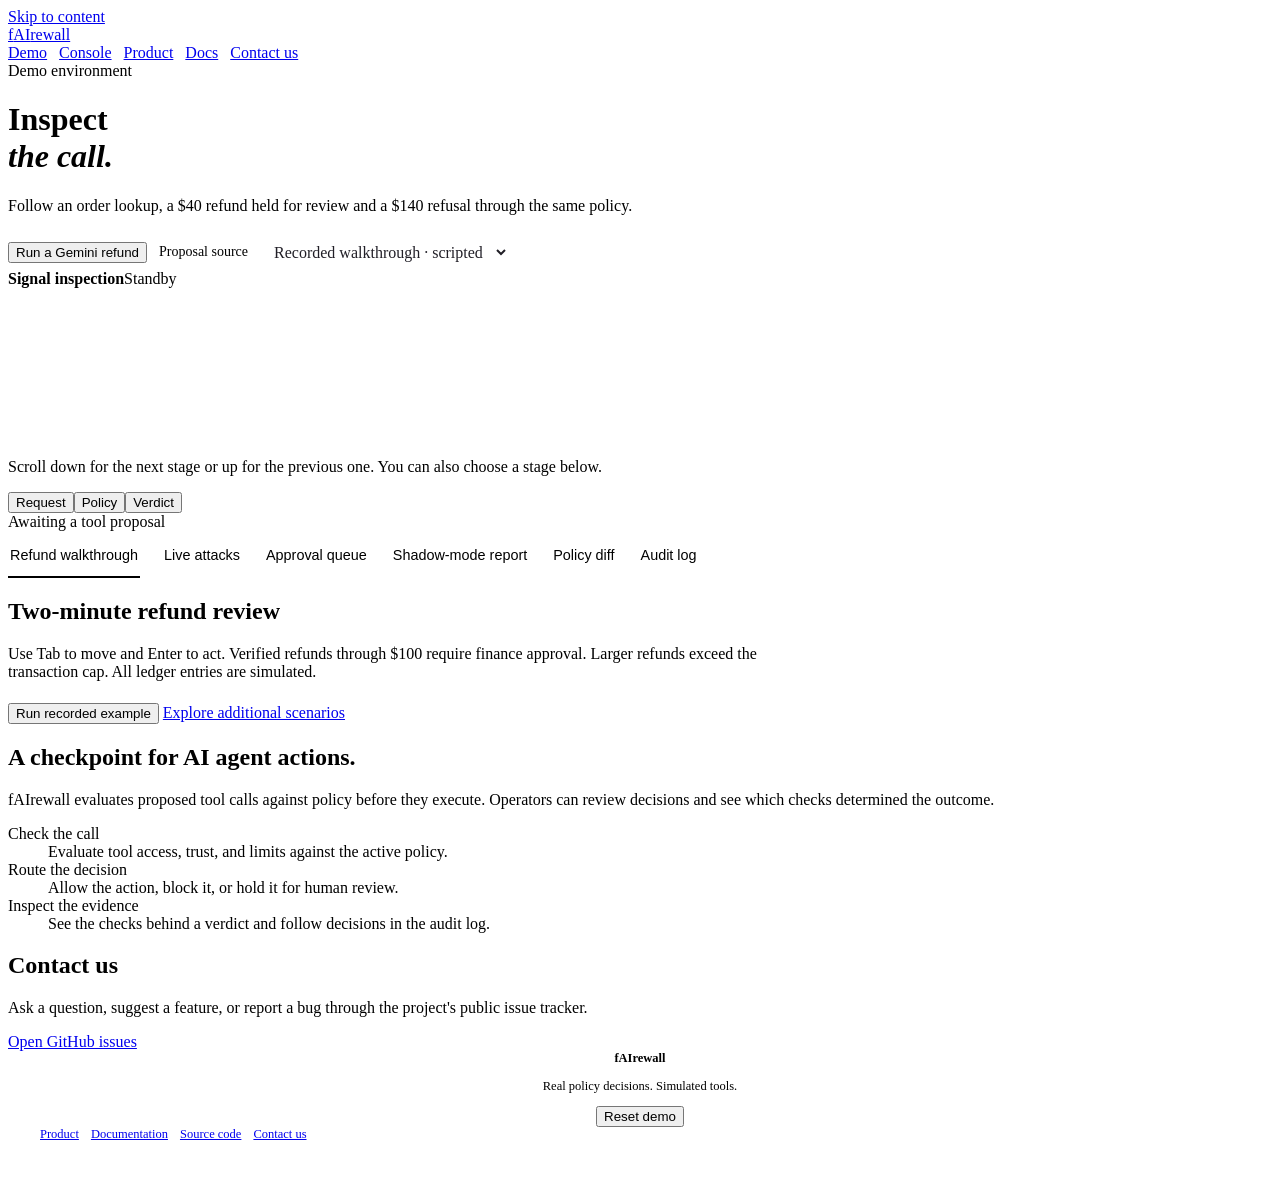
==== commit cc2d971c: "UI fixes" ====
--- a/src/fairewall/demo/index.html
+++ b/src/fairewall/demo/index.html
@@ -217,10 +217,10 @@
       </div>
       <div class="apparatus">
         <div class="plate"><b>Signal inspection</b><span id="scope-state">Standby</span></div>
-        <div class="scope-window" role="region" tabindex="0" aria-label="Scrollable policy gate diagram" aria-describedby="scope-help">
+        <div role="group" aria-label="Policy gate diagram" aria-describedby="scope-help">
           <canvas id="scope" aria-label="Animated diagram of a tool request passing through policy gates">Use the Request, Policy, and Verdict controls for a text description.</canvas>
         </div>
-        <p class="scope-help" id="scope-help">Scroll horizontally to follow the signal path.</p>
+        <p class="scope-help" id="scope-help">Scroll down for the next stage or up for the previous one. You can also choose a stage below.</p>
         <div class="switches" aria-label="Inspect a checkpoint stage"><button data-stage="0" aria-pressed="true">Request</button><button data-stage="1" aria-pressed="false">Policy</button><button data-stage="2" aria-pressed="false">Verdict</button></div>
         <div id="instrument" aria-live="polite"></div>
       </div>
@@ -464,7 +464,9 @@
   function focusHeading(id) { $(id).focus(); }
   let signal = null;
   const stageButtons = [...document.querySelectorAll(".switches button")];
+  let activeStage = 0;
   function inspectStage(index) {
+    activeStage = index;
     stageButtons.forEach((button,i)=>button.setAttribute("aria-pressed",String(i===index)));
     $("instrument").textContent = (signal?.labels || ["Awaiting a tool proposal","Check tool access, trust and limits","Run a scenario to see its verdict"])[index];
     $("scope-state").textContent = signal ? LABEL[signal.verdict] : "Standby";
@@ -472,6 +474,24 @@
     window.checkpoint.update(index, signal?.verdict || "", signal?.id || "");
   }
   stageButtons.forEach((button,i)=>button.onclick=()=>inspectStage(i));
+  let lastWheelTime = -Infinity;
+  let lastDirection = 0;
+  document.querySelector(".apparatus").addEventListener("wheel", event => {
+    if (event.ctrlKey || !event.deltaY || Math.abs(event.deltaX) > Math.abs(event.deltaY)) return;
+    const direction = Math.sign(event.deltaY);
+    const next = activeStage + direction;
+    const now = performance.now();
+    const continuing = direction === lastDirection && now - lastWheelTime < 160;
+    lastWheelTime = now;
+    lastDirection = direction;
+    // Keep trackpad momentum from skipping stages. A fresh scroll at either end moves the page.
+    if (!continuing && (next < 0 || next >= stageButtons.length)) {
+      lastDirection = 0;
+      return;
+    }
+    event.preventDefault();
+    if (!continuing) inspectStage(next);
+  }, {passive:false});
   inspectStage(0);
   function renderWalk(data) {
     const refund = data.calls.find(c=>c.approval_id) || data.calls[0];
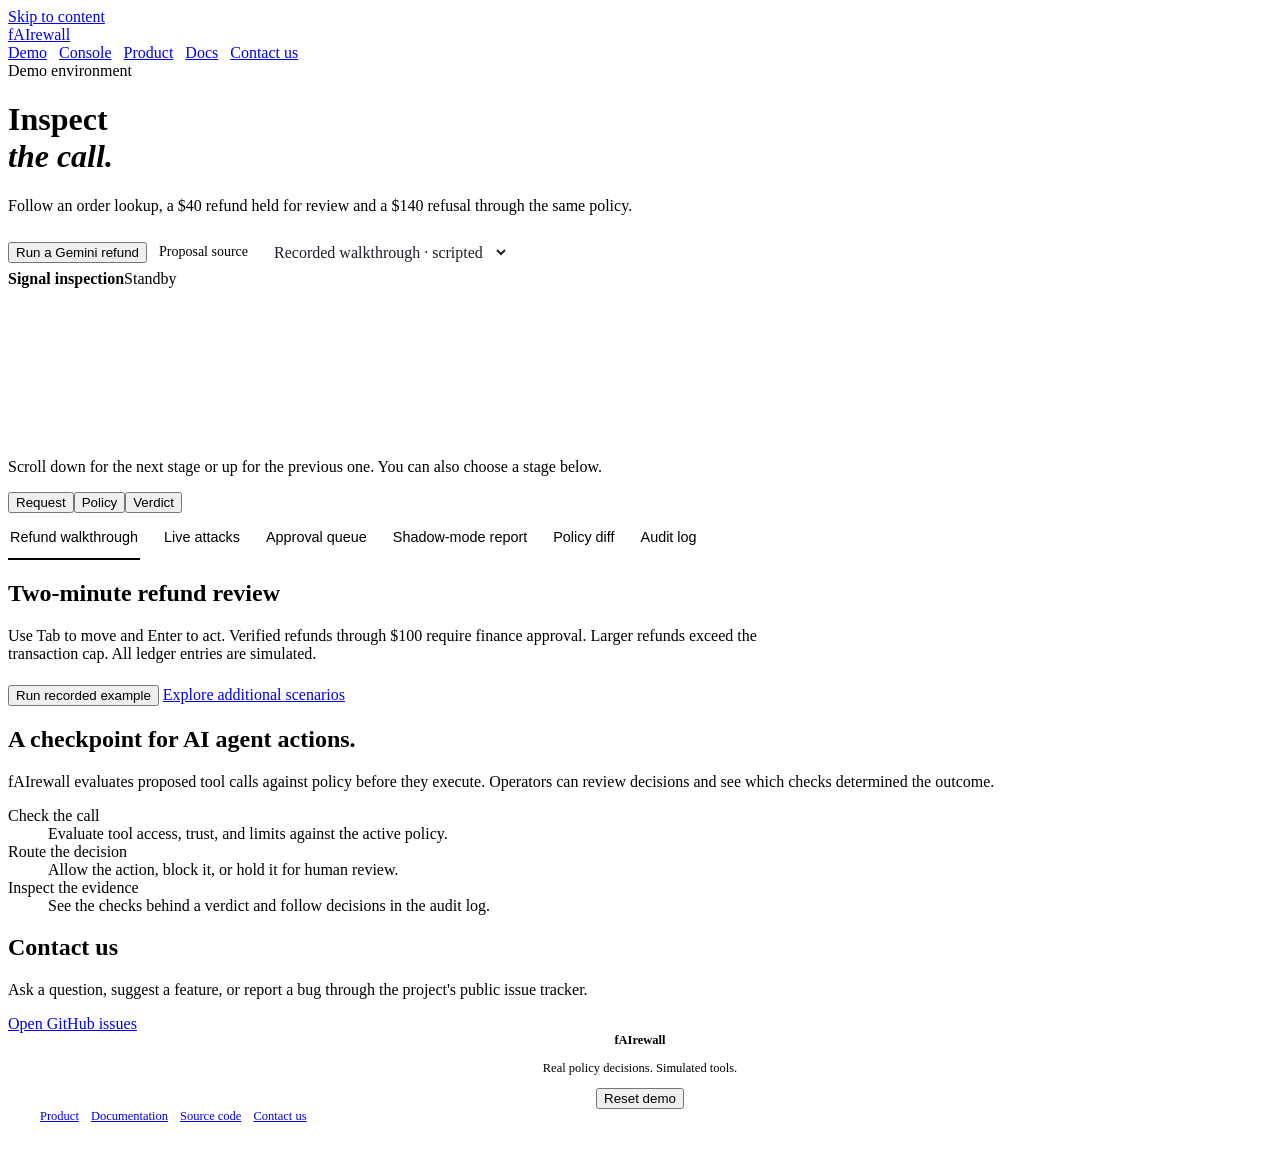
==== commit ead3ea1c: "Restore interactive signal inspection on the Lab demo" ====
--- a/src/fairewall/demo/index.html
+++ b/src/fairewall/demo/index.html
@@ -462,43 +462,11 @@
     }
   }).catch(() => {});
   function focusHeading(id) { $(id).focus(); }
-  let signal = null;
-  const stageButtons = [...document.querySelectorAll(".switches button")];
-  let activeStage = 0;
-  function inspectStage(index) {
-    activeStage = index;
-    stageButtons.forEach((button,i)=>button.setAttribute("aria-pressed",String(i===index)));
-    $("instrument").textContent = (signal?.labels || ["Awaiting a tool proposal","Check tool access, trust and limits","Run a scenario to see its verdict"])[index];
-    $("scope-state").textContent = signal ? LABEL[signal.verdict] : "Standby";
-    $("scope-state").dataset.verdict = signal?.verdict || "";
-    window.checkpoint.update(index, signal?.verdict || "", signal?.id || "");
-  }
-  stageButtons.forEach((button,i)=>button.onclick=()=>inspectStage(i));
-  let lastWheelTime = -Infinity;
-  let lastDirection = 0;
-  document.querySelector(".apparatus").addEventListener("wheel", event => {
-    if (event.ctrlKey || !event.deltaY || Math.abs(event.deltaX) > Math.abs(event.deltaY)) return;
-    const direction = Math.sign(event.deltaY);
-    const next = activeStage + direction;
-    const now = performance.now();
-    const continuing = direction === lastDirection && now - lastWheelTime < 160;
-    lastWheelTime = now;
-    lastDirection = direction;
-    // Keep trackpad momentum from skipping stages. A fresh scroll at either end moves the page.
-    if (!continuing && (next < 0 || next >= stageButtons.length)) {
-      lastDirection = 0;
-      return;
-    }
-    event.preventDefault();
-    if (!continuing) inspectStage(next);
-  }, {passive:false});
-  inspectStage(0);
   function renderWalk(data) {
     const refund = data.calls.find(c=>c.approval_id) || data.calls[0];
     const verdict = refund.approval_id ? "escalate" : refund.status==="blocked" ? "block" : "allow";
-    signal = {id:data.run_id,verdict,labels:[refund.tool+" · "+refund.summary.order,
-      refund.reason_codes[0] || refund.reason, refund.tool+" · "+refund.summary.order+" · "+refund.status]};
-    inspectStage(2);
+    window.setInspectionSignal({id:data.run_id,verdict,labels:[refund.tool+" · "+refund.summary.order,
+      refund.reason_codes[0] || refund.reason, refund.tool+" · "+refund.summary.order+" · "+refund.status]});
     const statuses={pending:"Waiting for finance review",dispatching:"Dispatching",executed:"Executed",
       blocked:"Blocked",rejected:"Rejected",expired:"Expired",uncertain:"Outcome needs reconciliation",cancelled:"Cancelled"};
     $("walk-cards").innerHTML=data.calls.map(c=>{
@@ -619,9 +587,8 @@
       var o = overall(r);
       const call = r.calls.find(c => c.verdict===o.verdict);
       const check = call.checks.find(c => c.status===o.verdict);
-      signal = {id:call.tool, verdict:o.verdict, labels:[callText(call.tool,call.arguments),
-        check?.detail || "All applicable checks passed",o.text]};
-      inspectStage(2);
+      window.setInspectionSignal({id:call.tool, verdict:o.verdict, labels:[callText(call.tool,call.arguments),
+        check?.detail || "All applicable checks passed",o.text]});
       var html = '<div class="stage">';
       html += '<div class="step card"><p class="story">' + esc(r.story) + '</p><div class="compare">' +
         '<div class="side without"><div class="label">Without fAIrewall</div>' + esc(r.without) + "</div>" +
@@ -791,7 +758,7 @@
   // ---------------------------------------------------------------- reset
   $("reset").addEventListener("click", function () {
     api("/demo/api/reset", {}).then(function () {
-      brokenSeq = null; signal=null; inspectStage(0);
+      brokenSeq = null; window.setInspectionSignal(null);
       $("walk-cards").replaceChildren(); $("refresh-run").hidden=true; $("sandbox-login").hidden=true; $("sandbox-key").value=""; $("walk-status").textContent=""; $("walk-compare").hidden=true;
       $("stage").innerHTML = initialTrace;
       document.querySelectorAll(".scenario").forEach(function (x) { x.classList.remove("active"); });
